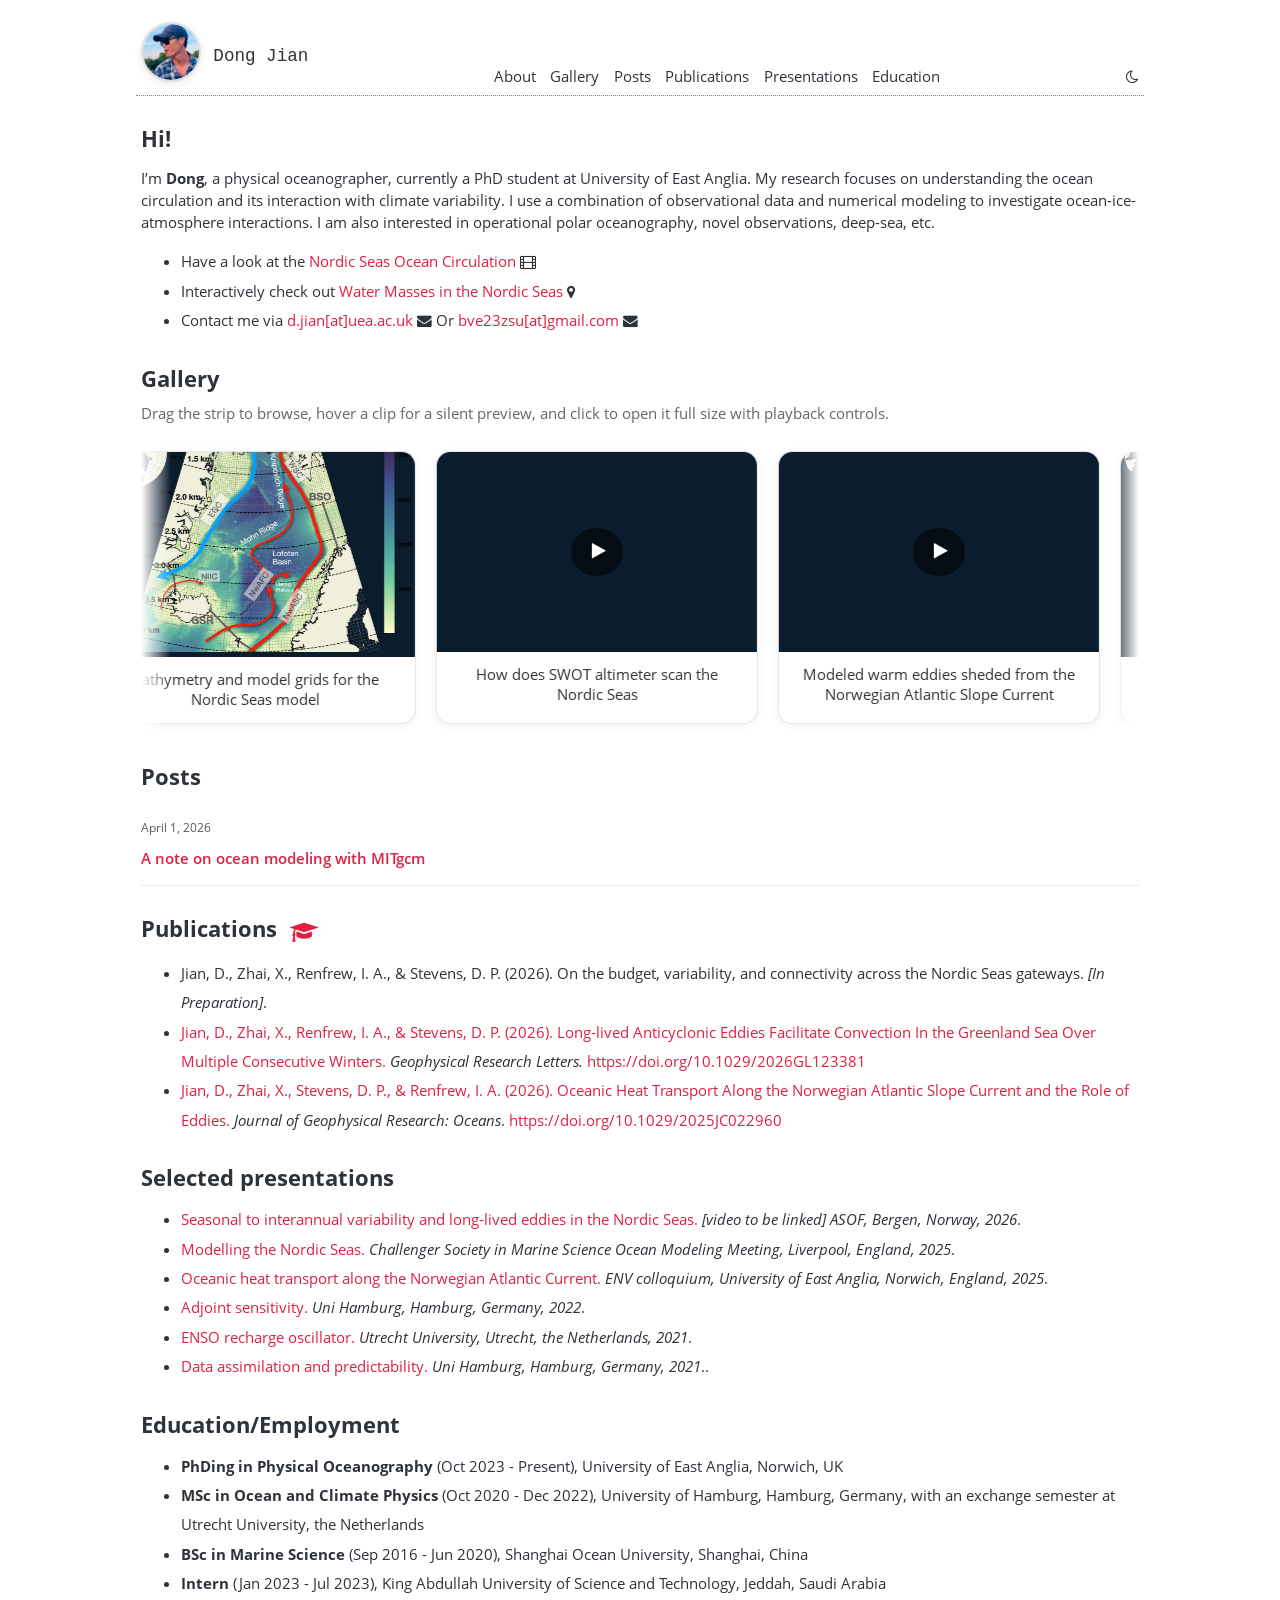
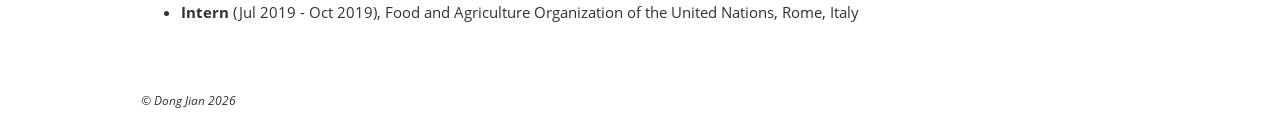
==== index.html @ 405e76c5 "Publish website updates" ====
<!DOCTYPE html>
<html lang="en">
  <head>
    <title>Dong Jian</title>
    <meta charset="utf-8" />
    <meta http-equiv="X-UA-Compatible" content="IE=edge" />
    <meta name="viewport" content="width=device-width, initial-scale=1, maximum-scale=1" />
    <meta name="description" content="" />

    <link href="theme/css/fonts.css" rel="stylesheet" />
    <link href="theme/css/maxwell.css?v=2026-02-01" rel="stylesheet" />
    <link href="theme/css/font-awesome.css" rel="stylesheet" />

    <!-- Custom styles can go here -->
    <style>
      .section-link-icon {
        display: inline-block;
        margin-left: 0.4rem;
        color: #4285f4;
        text-decoration: none;
        vertical-align: middle;
      }

      .section-link-icon:hover,
      .section-link-icon:focus {
        color: #1a73e8;
      }

      .site-brand {
        display: flex;
        align-items: center;
      }

      .site-home-link {
        display: inline-flex;
        align-items: center;
        gap: 0.75rem;
        color: inherit;
        text-decoration: none;
      }

      .site-headshot {
        width: 56px;
        height: 56px;
        object-fit: cover;
        border-radius: 50%;
        border: 2px solid rgba(0, 0, 0, 0.12);
        box-shadow: 0 2px 8px rgba(0, 0, 0, 0.08);
        flex-shrink: 0;
        cursor: zoom-in;
        transition: transform 0.2s ease, box-shadow 0.2s ease;
      }

      .site-headshot:hover,
      .site-headshot:focus {
        transform: scale(1.04);
        box-shadow: 0 4px 12px rgba(0, 0, 0, 0.14);
      }

      .headshot-modal {
        position: fixed;
        inset: 0;
        background: rgba(0, 0, 0, 0.78);
        display: flex;
        align-items: center;
        justify-content: center;
        padding: 1rem;
        z-index: 1000;
        opacity: 0;
        visibility: hidden;
        transition: opacity 0.2s ease, visibility 0.2s ease;
      }

      .headshot-modal.is-open {
        opacity: 1;
        visibility: visible;
      }

      .headshot-modal img {
        max-width: min(92vw, 480px);
        max-height: min(92vh, 640px);
        width: auto;
        height: auto;
        border-radius: 1rem;
        box-shadow: 0 12px 40px rgba(0, 0, 0, 0.35);
        transform: scale(0.94);
        transition: transform 0.2s ease;
      }

      .headshot-modal.is-open img {
        transform: scale(1);
      }

      .headshot-modal-close {
        position: absolute;
        top: 1rem;
        right: 1rem;
        color: #fff;
        font-size: 1.75rem;
        cursor: pointer;
        line-height: 1;
      }

      .section-nav {
        display: flex;
        flex-wrap: wrap;
        gap: 0.65rem 0.9rem;
        align-items: center;
        margin-left: auto;
        font-size: 0.95rem;
      }

      .section-nav a {
        color: #1a73e8;
        text-decoration: none;
      }

      .section-nav a:hover,
      .section-nav a:focus {
        text-decoration: underline;
      }

      .gallery-note {
        margin-top: 0.5rem;
        font-size: 0.95rem;
        color: #666;
      }

      body.dark-theme .gallery-note {
        color: #aaa;
      }

      .gallery-viewport {
        overflow: hidden;
        margin-top: 1.25rem;
        cursor: grab;
        touch-action: pan-y;
        -webkit-mask-image: linear-gradient(to right, transparent, #000 3%, #000 97%, transparent);
        mask-image: linear-gradient(to right, transparent, #000 3%, #000 97%, transparent);
      }

      .gallery-viewport.is-dragging {
        cursor: grabbing;
      }

      .gallery-strip {
        display: flex;
        gap: 1.25rem;
        width: max-content;
        padding: 0.35rem 0 0.6rem;
        will-change: transform;
      }

      .gallery-card {
        margin: 0;
        width: min(320px, 76vw);
        flex-shrink: 0;
        border-radius: 0.9rem;
        overflow: hidden;
        background: #fff;
        border: 1px solid rgba(0, 0, 0, 0.1);
        box-shadow: 0 2px 10px rgba(0, 0, 0, 0.06);
        cursor: zoom-in;
        transition: transform 0.2s ease, box-shadow 0.2s ease;
      }

      .gallery-card:hover,
      .gallery-card:focus-within {
        transform: translateY(-3px);
        box-shadow: 0 10px 24px rgba(0, 0, 0, 0.14);
      }

      body.dark-theme .gallery-card {
        background: #1e1e1e;
        border-color: rgba(255, 255, 255, 0.12);
        box-shadow: 0 2px 10px rgba(0, 0, 0, 0.4);
      }

      .gallery-thumb {
        position: relative;
        aspect-ratio: 16 / 10;
        background: #0b1c2c;
      }

      .gallery-thumb video {
        display: block;
        width: 100%;
        height: 100%;
        object-fit: cover;
      }

      .gallery-play {
        position: absolute;
        inset: 0;
        display: flex;
        align-items: center;
        justify-content: center;
        pointer-events: none;
      }

      .gallery-play span {
        display: flex;
        align-items: center;
        justify-content: center;
        width: 3rem;
        height: 3rem;
        border-radius: 50%;
        background: rgba(0, 0, 0, 0.55);
        color: #fff;
        font-size: 1.1rem;
        padding-left: 0.25rem;
        transition: opacity 0.2s ease, transform 0.2s ease;
      }

      .gallery-card:hover .gallery-play span {
        opacity: 0;
        transform: scale(1.15);
      }

      .gallery-card figcaption {
        padding: 0.75rem 0.9rem 0.85rem;
        font-size: 0.92rem;
        line-height: 1.4;
        color: #333;
      }

      body.dark-theme .gallery-card figcaption {
        color: #ddd;
      }

      .gallery-modal {
        position: fixed;
        inset: 0;
        background: rgba(0, 0, 0, 0.88);
        display: flex;
        flex-direction: column;
        align-items: center;
        justify-content: center;
        gap: 0.9rem;
        padding: 1rem;
        z-index: 1000;
        opacity: 0;
        visibility: hidden;
        transition: opacity 0.2s ease, visibility 0.2s ease;
      }

      .gallery-modal.is-open {
        opacity: 1;
        visibility: visible;
      }

      .gallery-modal video {
        max-width: min(94vw, 1080px);
        max-height: min(80vh, 720px);
        width: auto;
        height: auto;
        border-radius: 0.75rem;
        box-shadow: 0 16px 48px rgba(0, 0, 0, 0.3);
      }

      .gallery-modal-caption {
        color: #eee;
        font-size: 0.95rem;
        text-align: center;
        max-width: min(90vw, 900px);
        line-height: 1.4;
      }

      .gallery-modal-counter {
        color: #999;
        font-size: 0.85rem;
      }

      .gallery-modal-close {
        position: absolute;
        top: 1rem;
        right: 1.25rem;
        color: #fff;
        font-size: 2rem;
        line-height: 1;
        cursor: pointer;
        background: none;
        border: none;
        padding: 0.25rem;
      }

      .gallery-modal-nav {
        position: absolute;
        top: 50%;
        transform: translateY(-50%);
        background: rgba(255, 255, 255, 0.12);
        border: none;
        color: #fff;
        width: 2.75rem;
        height: 2.75rem;
        border-radius: 50%;
        font-size: 1.4rem;
        cursor: pointer;
        transition: background 0.15s ease;
      }

      .gallery-modal-nav:hover,
      .gallery-modal-nav:focus {
        background: rgba(255, 255, 255, 0.28);
      }

      .gallery-modal-nav.prev {
        left: 1rem;
      }

      .gallery-modal-nav.next {
        right: 1rem;
      }

      @media (max-width: 600px) {
        .gallery-modal-nav.prev {
          left: 0.4rem;
        }

        .gallery-modal-nav.next {
          right: 0.4rem;
        }
      }

      @media (max-width: 600px) {
        header#banner {
          align-items: center;
          gap: 0.75rem;
        }

        .site-home-link {
          gap: 0.6rem;
        }

        .site-headshot {
          width: 44px;
          height: 44px;
        }

        .site-title {
          margin: 0;
          font-size: 1rem;
        }
      }
    </style>

    <script src="theme/js/toggle-dark.js" language="javascript"></script>
  </head>

  <body id="top" class="home">
    <header id="banner" class="body">
      <div class="site-brand">
        <a href="./" class="site-home-link">
          <img src="asset/headshot.JPG" alt="Portrait of Dong Jian" class="site-headshot" id="site-headshot" />
          <span class="site-title">Dong Jian</span>
        </a>
      </div>
      <div class="section-nav" aria-label="Page sections">
        <a href="#about">About</a>
        <a href="#gallery">Gallery</a>
        <a href="#posts">Posts</a>
        <a href="#publications">Publications</a>
        <a href="#presentations">Presentations</a>
        <a href="#education-employment">Education</a>
      </div>
      <a class="btn-toggle fa" alt="Toggle theme"></a>
    </header>

    <div class="headshot-modal" id="headshot-modal" role="dialog" aria-modal="true" aria-label="Enlarged portrait">
      <span class="headshot-modal-close" id="headshot-modal-close" aria-label="Close preview">&times;</span>
      <img src="asset/headshot.JPG" alt="Enlarged portrait of Dong Jian" />
    </div>

    <section id="about">
      <h2>Hi!</h2>
      <p>
        I’m <strong>Dong</strong>, a physical oceanographer, currently a PhD student at University of East Anglia. My research focuses on understanding the ocean circulation and its interaction with climate variability. I use a combination of observational data and numerical modeling to investigate ocean-ice-atmosphere interactions. I am also interested in operational polar oceanography, novel observations, deep-sea, etc.
      </p>

      <ul>
        <!-- <li>
          <a href="https://github.com/" target="_blank" rel="noreferrer">GitHub</a>
          <span class="fa fa-github"></span>
        </li> -->
        <li> Have a look at the 
          <a href="https://nordicseas.github.io/" target="_blank" rel="noreferrer"> Nordic Seas Ocean Circulation</a>
          <span class="fa fa-film"></span>
        </li>

        <li> Interactively check out 
          <a href="https://nordicseas3d.github.io/" target="_blank" rel="noreferrer"> Water Masses in the Nordic Seas</a>
          <span class="fa fa-map-marker"></span>
        </li>

        <!-- <li> The social media I tend to post on is  
          <a href="https://www.linkedin.com/in/dong-jian/" target="_blank" rel="noreferrer">LinkedIn</a>
          <span class="fa fa-linkedin"></span>
        </li> -->

        <li>
          Contact me via 
          <a href="mailto:d.jian@uea.ac.uk">d.jian[at]uea.ac.uk</a> <span class="fa fa-envelope"></span> Or <a href="mailto:bve23zsu@gmail.com">bve23zsu[at]gmail.com</a> <span class="fa fa-envelope"></span>
        </li>


        <!-- <li>
          <a href="mailto:you@example.com">you@example.com</a> <span class="fa fa-envelope"></span>
        </li> -->
      </ul>
    </section>

    <section id="gallery">
      <h2>Gallery</h2>
      <p class="gallery-note">Drag the strip to browse, hover a clip for a silent preview, and click to open it full size with playback controls.</p>
      <div class="gallery-viewport" id="gallery-viewport">
        <div class="gallery-strip" id="gallery-strip"></div>
      </div>
    </section>

    <div class="gallery-modal" id="gallery-modal" role="dialog" aria-modal="true" aria-label="Zoomed media view">
      <button class="gallery-modal-close" id="gallery-modal-close" type="button" aria-label="Close viewer">&times;</button>
      <button class="gallery-modal-nav prev" id="gallery-modal-prev" type="button" aria-label="Previous clip">&#8249;</button>
      <video id="gallery-modal-video" controls playsinline></video>
      <img id="gallery-modal-image" alt="" style="display: none; max-width: min(94vw, 1080px); max-height: min(80vh, 720px); border-radius: 0.75rem;" />
      <div class="gallery-modal-caption" id="gallery-modal-caption"></div>
      <div class="gallery-modal-counter" id="gallery-modal-counter"></div>
      <button class="gallery-modal-nav next" id="gallery-modal-next" type="button" aria-label="Next clip">&#8250;</button>
    </div>

    <section id="posts">
      <h2>Posts</h2>
      <ul class="post-list">
        <li class="post-item">
          <div class="post-meta">April 1, 2026</div>
          <a class="post-title" href="posts/on_mitgcm.html">A note on ocean modeling with MITgcm</a>
          <!-- <div class="post-excerpt">A reflection on building a numerical ocean model with MITgcm, from the first coarse global runs to more realistic regional setups.</div> -->
        </li>
        <!-- Add more posts by creating a new file in /posts and adding a new <li> here. -->
      </ul>
    </section>

    <section id="publications">
      <h2>
        Publications
        <a
          class="section-link-icon"
          href="https://scholar.google.com/citations?user=pp2x17cAAAAJ&hl=en&oi=ao"
          target="_blank"
          rel="noreferrer"
          aria-label="Google Scholar profile"
          title="Google Scholar profile"
        >
          <span class="fa fa-graduation-cap" aria-hidden="true"></span>
        </a>
      </h2>


      <ul>

        <li>
          Jian, D., Zhai, X., Renfrew, I. A., & Stevens, D. P. (2026). On the budget, variability, and connectivity across the Nordic Seas gateways. <em>[In Preparation]</em>.
          <!-- <a href="">DOI</a> -->
        </li>

        <li>
          <a href="https://agupubs.onlinelibrary.wiley.com/doi/10.1029/2026GL123381" rel="nofollow">Jian, D., Zhai, X., Renfrew, I. A., & Stevens, D. P. (2026). Long-lived Anticyclonic Eddies Facilitate Convection In the Greenland Sea Over Multiple Consecutive Winters.</a> <em>Geophysical Research Letters.</em>
          <a href="https://doi.org/10.1029/2026GL123381">https://doi.org/10.1029/2026GL123381</a>
        </li>



        <li>
          <a href="https://agupubs.onlinelibrary.wiley.com/doi/10.1029/2025JC022960" rel="nofollow">Jian, D., Zhai, X., Stevens, D. P., & Renfrew, I. A. (2026). Oceanic Heat Transport Along the Norwegian Atlantic
          Slope Current and the Role of Eddies.</a> <em>Journal of Geophysical Research: Oceans</em>.
          <a href="https://doi.org/10.1029/2025JC022960">https://doi.org/10.1029/2025JC022960</a>
        </li>


      </ul>
    </section>









    <section id="presentations">
      <h2>Selected presentations</h2>
      <ul>
        <li>
          <a href="/asset/pres/Jian_Dong_ASOF_2026.pdf" rel="nofollow">Seasonal to interannual variability and long-lived eddies in the Nordic Seas.</a> 
          <em>[video to be linked] ASOF, Bergen, Norway, 2026</em>.
        </li>

        <li>
          <a href="/asset/pres/DongJian_ModellingNordicSeas.pdf" rel="nofollow">Modelling the Nordic Seas.</a> 
          <em>Challenger Society in Marine Science Ocean Modeling Meeting, Liverpool, England, 2025</em>.
        </li>

        <li>
          <a href="/asset/pres/Jian_ENV_Colloquium.pdf" rel="nofollow">Oceanic heat transport along the Norwegian Atlantic Current.</a> 
          <em>ENV colloquium, University of East Anglia, Norwich, England, 2025</em>.
        </li>
        <li>
          <a href="/asset/pres/Dong_Adjoint_Sensitivity.pdf" rel="nofollow">Adjoint sensitivity.</a> 
          <em>Uni Hamburg, Hamburg, Germany, 2022</em>.
        </li> 
        <li>
          <a href="/asset/pres/Dong_ENSO_Recharge_Oscillator.pdf" rel="nofollow">ENSO recharge oscillator.</a> 
          <em>Utrecht University, Utrecht, the Netherlands, 2021</em>.
        </li>
        <li>
          <a href="/asset/pres/Dong_Data_Assimilation.pdf" rel="nofollow">Data assimilation and predictability.</a> 
          <em>Uni Hamburg, Hamburg, Germany, 2021</em>..
        </li>

      </ul>
    </section>

    <section id="education-employment">
      <h2>Education/Employment</h2>
      <ul>
        <li>
          <strong>PhDing in Physical Oceanography</strong> (Oct 2023 - Present), University of East Anglia, Norwich, UK
        </li>
        <li>
          <strong>MSc in Ocean and Climate Physics</strong> (Oct 2020 - Dec 2022), University of Hamburg, Hamburg, Germany, with an exchange semester at Utrecht University, the Netherlands
        </li>
        <li>
          <strong>BSc in Marine Science</strong> (Sep 2016 - Jun 2020), Shanghai Ocean University, Shanghai, China
        </li>
        <li>
          <strong>Intern</strong> (Jan 2023 - Jul 2023), King Abdullah University of Science and Technology, Jeddah, Saudi Arabia
        </li>
        <li>
          <strong>Intern</strong> (Jul 2019 - Oct 2019), Food and Agriculture Organization of the United Nations, Rome, Italy
        </li>
      </ul>
    </section>

      <footer id="contentinfo" class="body">
        <address id="about" class="vcard body">
          &copy; Dong Jian <span id="year"></span>
        </address>
      </footer>

    <script>
      document.getElementById("year").textContent = new Date().getFullYear();

      const headshot = document.getElementById("site-headshot");
      const modal = document.getElementById("headshot-modal");
      const closeButton = document.getElementById("headshot-modal-close");

      if (headshot && modal && closeButton) {
        const openModal = () => modal.classList.add("is-open");
        const closeModal = () => modal.classList.remove("is-open");

        headshot.addEventListener("click", function (event) {
          event.preventDefault();
          openModal();
        });

        closeButton.addEventListener("click", closeModal);
        modal.addEventListener("click", function (event) {
          if (event.target === modal) {
            closeModal();
          }
        });

        document.addEventListener("keydown", function (event) {
          if (event.key === "Escape") {
            closeModal();
          }
        });
      }

      // Gallery items are discovered at load time: locally from the dev
      // server's directory listing, on GitHub Pages from the repo contents
      // API. Drop a media file into asset/gallery/ and it shows up here;
      // the caption is the filename without its extension.
      const galleryFallbackFiles = [
        "How does SWOT altimeter scan the Nordic Seas .mp4",
        "Modeled long-lived vortex in the Greeland Sea.mp4",
        "Modeled warm eddies sheded from the Norwegian Atlantic Slope Current.mp4",
        "Modelled surface circulation in the Nordic Seas.mp4"
      ];

      // Filename typos that shouldn't appear in captions.
      const galleryTitleOverrides = {
        "Modeled long-lived vortex in the Greeland Sea.mp4":
          "Modeled long-lived vortex in the Greenland Sea"
      };

      const galleryMediaPattern = /\.(mp4|webm|mov|m4v|jpe?g|png|gif|webp)$/i;
      const galleryVideoPattern = /\.(mp4|webm|mov|m4v)$/i;

      const discoverGalleryFiles = async () => {
        try {
          const res = await fetch("asset/gallery/");
          if (res.ok && (res.headers.get("content-type") || "").includes("text/html")) {
            const doc = new DOMParser().parseFromString(await res.text(), "text/html");
            const files = Array.from(doc.querySelectorAll("a"))
              .map((a) => decodeURIComponent(a.getAttribute("href") || "").split("/").pop())
              .filter((name) => galleryMediaPattern.test(name));
            if (files.length) {
              return files;
            }
          }
        } catch (error) {
          /* not served locally with directory listings */
        }

        try {
          const res = await fetch(
            "https://api.github.com/repos/bve23zsu/bve23zsu.github.io/contents/asset/gallery"
          );
          if (res.ok) {
            const files = (await res.json())
              .map((entry) => entry.name)
              .filter((name) => galleryMediaPattern.test(name));
            if (files.length) {
              return files;
            }
          }
        } catch (error) {
          /* offline or rate limited */
        }

        return galleryFallbackFiles;
      };

      const galleryViewport = document.getElementById("gallery-viewport");
      const galleryStrip = document.getElementById("gallery-strip");
      const galleryModal = document.getElementById("gallery-modal");
      const galleryModalVideo = document.getElementById("gallery-modal-video");
      const galleryModalImage = document.getElementById("gallery-modal-image");
      const galleryModalCaption = document.getElementById("gallery-modal-caption");
      const galleryModalCounter = document.getElementById("gallery-modal-counter");
      const galleryModalClose = document.getElementById("gallery-modal-close");
      const galleryModalPrev = document.getElementById("gallery-modal-prev");
      const galleryModalNext = document.getElementById("gallery-modal-next");

      if (galleryViewport && galleryStrip && galleryModal) {
        const DRIFT_SPEED = 28; // px per second
        let galleryItems = [];
        let currentIndex = 0;
        let loopWidth = 0;
        let offset = 0;
        let hovering = false;
        let dragging = false;
        let dragMoved = false;
        let modalOpen = false;

        const mediaSrc = (item) => `asset/gallery/${encodeURI(item.file)}`;

        const titleFor = (file) =>
          galleryTitleOverrides[file] || file.replace(/\.[^.]+$/, "").trim();

        const openModal = (index) => {
          currentIndex = (index + galleryItems.length) % galleryItems.length;
          const item = galleryItems[currentIndex];
          if (item.isVideo) {
            galleryModalImage.style.display = "none";
            galleryModalVideo.style.display = "";
            galleryModalVideo.src = mediaSrc(item);
            galleryModalVideo.load();
            galleryModalVideo.play().catch(() => {});
          } else {
            galleryModalVideo.pause();
            galleryModalVideo.style.display = "none";
            galleryModalImage.style.display = "";
            galleryModalImage.src = mediaSrc(item);
            galleryModalImage.alt = item.title;
          }
          galleryModalCaption.textContent = item.title;
          galleryModalCounter.textContent = `${currentIndex + 1} / ${galleryItems.length}`;
          galleryModal.classList.add("is-open");
          modalOpen = true;
        };

        const closeModal = () => {
          galleryModal.classList.remove("is-open");
          galleryModalVideo.pause();
          modalOpen = false;
        };

        const buildCard = (item, index) => {
          const figure = document.createElement("figure");
          figure.className = "gallery-card";
          figure.tabIndex = 0;
          figure.setAttribute("role", "button");
          figure.setAttribute("aria-label", `Open ${item.title}`);

          const thumb = document.createElement("div");
          thumb.className = "gallery-thumb";
          if (item.isVideo) {
            const preview = document.createElement("video");
            preview.src = `${mediaSrc(item)}#t=0.1`;
            preview.muted = true;
            preview.loop = true;
            preview.playsInline = true;
            preview.preload = "metadata";
            thumb.appendChild(preview);

            const play = document.createElement("div");
            play.className = "gallery-play";
            play.innerHTML = '<span class="fa fa-play"></span>';
            thumb.appendChild(play);

            figure.addEventListener("mouseenter", () => preview.play().catch(() => {}));
            figure.addEventListener("mouseleave", () => preview.pause());
          } else {
            const img = document.createElement("img");
            img.src = mediaSrc(item);
            img.alt = item.title;
            img.loading = "lazy";
            img.style.width = "100%";
            img.style.height = "100%";
            img.style.objectFit = "cover";
            thumb.appendChild(img);
          }
          figure.appendChild(thumb);

          const caption = document.createElement("figcaption");
          caption.textContent = item.title;
          figure.appendChild(caption);

          figure.addEventListener("click", () => {
            if (!dragMoved) {
              openModal(index);
            }
          });
          figure.addEventListener("keydown", (event) => {
            if (event.key === "Enter" || event.key === " ") {
              event.preventDefault();
              openModal(index);
            }
          });

          return figure;
        };

        const applyOffset = () => {
          galleryStrip.style.transform = `translateX(${-offset}px)`;
        };

        const wrapOffset = (value) =>
          loopWidth > 0 ? ((value % loopWidth) + loopWidth) % loopWidth : 0;

        const measureLoop = () => {
          const needsLoop = galleryStrip.dataset.duplicated === "yes";
          loopWidth = needsLoop ? galleryStrip.scrollWidth / 2 : 0;
        };

        const buildStrip = () => {
          galleryStrip.innerHTML = "";
          galleryItems.forEach((item, index) => {
            galleryStrip.appendChild(buildCard(item, index));
          });

          // Duplicate the card set once so the strip can wrap seamlessly,
          // but only when there is enough content to overflow the viewport.
          requestAnimationFrame(() => {
            if (galleryStrip.scrollWidth > galleryViewport.clientWidth) {
              galleryItems.forEach((item, index) => {
                const dup = buildCard(item, index);
                dup.setAttribute("aria-hidden", "true");
                dup.tabIndex = -1;
                galleryStrip.appendChild(dup);
              });
              galleryStrip.dataset.duplicated = "yes";
            } else {
              galleryStrip.dataset.duplicated = "no";
            }
            measureLoop();
          });
        };

        const tick = (now) => {
          if (tick.last != null && loopWidth > 0 && !hovering && !dragging && !modalOpen) {
            offset = wrapOffset(offset + (DRIFT_SPEED * (now - tick.last)) / 1000);
            applyOffset();
          }
          tick.last = now;
          requestAnimationFrame(tick);
        };

        galleryViewport.addEventListener("mouseenter", () => {
          hovering = true;
        });
        galleryViewport.addEventListener("mouseleave", () => {
          hovering = false;
        });

        let pressed = false;
        let dragStartX = 0;
        let dragStartOffset = 0;

        galleryViewport.addEventListener("pointerdown", (event) => {
          if (loopWidth === 0) {
            return;
          }
          pressed = true;
          dragMoved = false;
          dragStartX = event.clientX;
          dragStartOffset = offset;
        });

        galleryViewport.addEventListener("pointermove", (event) => {
          if (!pressed) {
            return;
          }
          const delta = event.clientX - dragStartX;
          // Capturing the pointer redirects the eventual click event to the
          // viewport, which would swallow card clicks — so only capture once
          // the gesture is clearly a drag.
          if (!dragging && Math.abs(delta) > 6) {
            dragging = true;
            dragMoved = true;
            dragStartX = event.clientX;
            dragStartOffset = offset;
            galleryViewport.classList.add("is-dragging");
            galleryViewport.setPointerCapture(event.pointerId);
          }
          if (dragging) {
            offset = wrapOffset(dragStartOffset - (event.clientX - dragStartX));
            applyOffset();
          }
        });

        const endDrag = () => {
          pressed = false;
          dragging = false;
          galleryViewport.classList.remove("is-dragging");
          // Let the click event (which fires right after pointerup) see
          // dragMoved before it resets.
          setTimeout(() => {
            dragMoved = false;
          }, 0);
        };

        galleryViewport.addEventListener("pointerup", endDrag);
        galleryViewport.addEventListener("pointercancel", endDrag);

        window.addEventListener("resize", measureLoop);

        galleryModalClose.addEventListener("click", closeModal);
        galleryModalPrev.addEventListener("click", () => openModal(currentIndex - 1));
        galleryModalNext.addEventListener("click", () => openModal(currentIndex + 1));

        galleryModal.addEventListener("click", function (event) {
          if (event.target === galleryModal) {
            closeModal();
          }
        });

        document.addEventListener("keydown", function (event) {
          if (!modalOpen) {
            return;
          }
          if (event.key === "Escape") {
            closeModal();
          } else if (event.key === "ArrowLeft") {
            openModal(currentIndex - 1);
          } else if (event.key === "ArrowRight") {
            openModal(currentIndex + 1);
          }
        });

        discoverGalleryFiles().then((files) => {
          galleryItems = files.map((file) => ({
            file: file,
            title: titleFor(file),
            isVideo: galleryVideoPattern.test(file)
          }));
          buildStrip();
          requestAnimationFrame(tick);
        });
      }
    </script>
  </body>
</html>
---- theme/css/fonts.css ----
@font-face {
  font-family: 'Open Sans';
  font-style: italic;
  font-weight: 300;
  src: local("Open Sans Light Italic"), 
    local("OpenSansLight-Italic"), 
    url("[data-uri]") format("woff"), 
    url("../fonts/opensans-1771169127bd9e07adbb7c767f2804f20ab73745.woff2") format("woff2"), 
    url("../fonts/opensans-bae60a4ef6c2573e304d448d4478294c0ba7778f.woff2") format("woff2"), 
    url("../fonts/opensans-3cd7287c1f241c0bd6df553af45ef1459dea2a29.woff2") format("woff2"), 
    url("../fonts/opensans-38448be4db4d82e2ccf22e2527f6e7831b053b30.woff2") format("woff2"), 
    url("../fonts/opensans-d2f58eb442c4d4f47f2bf2950560a1e56ef02b76.woff2") format("woff2"), 
    url("../fonts/opensans-9ee51d47218830874fc05f4a0c1970392608ede0.woff2") format("woff2"), 
    url("../fonts/opensans-5d71d1757bb745b55a9eb47f628062753cb5b58c.woff2") format("woff2"), 
    url("../fonts/opensans-e3fd16403f24a08113a25694375f81f33c5a258c.woff2") format("woff2"), 
    url("../fonts/opensans-ee96f92c030d0e35d631a16c507a7a269e9594b5.ttf") format("truetype");
}

@font-face {
  font-family: 'Open Sans';
  font-style: italic;
  font-weight: 400;
  src: local("Open Sans Italic"), 
    local("OpenSans-Italic"), 
    url("[data-uri]") format("woff"), 
    url("../fonts/opensans-082d935809ff8624c407f5ebfa9f707031f6871d.woff2") format("woff2"), 
    url("../fonts/opensans-cc9bc768c595f045f6a31340c763c5e494e0ee0e.woff2") format("woff2"), 
    url("../fonts/opensans-5d011e60828f77f264c3305324cd6179e74d59ab.woff2") format("woff2"), 
    url("../fonts/opensans-58f09077c668b82398e90f3104c01a9bdf3b3b40.woff2") format("woff2"), 
    url("../fonts/opensans-0843ae9e7843eae6a72c5b8f28d4dd6e5106f516.woff2") format("woff2"), 
    url("../fonts/opensans-6058911ac41968c2164c6a3ba59cc884939c2511.woff2") format("woff2"), 
    url("../fonts/opensans-57690d9bdac0b609a7a309afa66d228213b7967a.woff2") format("woff2"), 
    url("../fonts/opensans-101147f1175d6b5ffc2f79f8a3f64a0d7f94e418.woff2") format("woff2"), 
    url("../fonts/opensans-cb44fe2b2923f938486e2c5f7f0fa7a00bbd24d2.ttf") format("truetype");
}

@font-face {
  font-family: 'Open Sans';
  font-style: italic;
  font-weight: 600;
  src: local("Open Sans Semibold Italic"), 
    local("OpenSans-SemiboldItalic"), 
    url("[data-uri]") format("woff"), 
    url("../fonts/opensans-6aa866c008a8bb532458b049ab255945e286940a.woff2") format("woff2"), 
    url("../fonts/opensans-cc5e3ec30d0402200e3c1905a44ea5d37d543368.woff2") format("woff2"), 
    url("../fonts/opensans-6430a52dab446fc805d3f5b1221bf9a38e154d3b.woff2") format("woff2"), 
    url("../fonts/opensans-231fcd661359bf887f4f24566723a0d640c015ad.woff2") format("woff2"), 
    url("../fonts/opensans-c2a6cdc1dc4d57eef444571f285fd73ad164fdb1.woff2") format("woff2"), 
    url("../fonts/opensans-aeac2c6d52f83f11761dad079a4b4ce67b1985ed.woff2") format("woff2"), 
    url("../fonts/opensans-8ed28b622974c995298647854f054668863021d1.woff2") format("woff2"), 
    url("../fonts/opensans-b606fc8cefcb8c9b9e11cd25c3d04864893a5651.woff2") format("woff2"), 
    url("../fonts/opensans-257209387d9006aad15c25e62a999102d74e2d34.ttf") format("truetype");
}

@font-face {
  font-family: 'Open Sans';
  font-style: normal;
  font-weight: 300;
  src: local("Open Sans Light"), 
    local("OpenSans-Light"), 
    url("[data-uri]") format("woff"), 
    url("../fonts/opensans-3d488e790bbea9ba0975ddd77ad8378510caee01.woff2") format("woff2"), 
    url("../fonts/opensans-5147015c86d27c3dce7724fc177e7543eda86c0d.woff2") format("woff2"), 
    url("../fonts/opensans-4b163b622b3cfc64eacdb3a24f485d58be1bdbae.woff2") format("woff2"), 
    url("../fonts/opensans-14a380d9ddfdee7aecf38c241c450bfe813d94e5.woff2") format("woff2"), 
    url("../fonts/opensans-f06dff19fbba12718cd431381a1dd1202bd13763.woff2") format("woff2"), 
    url("../fonts/opensans-95618ec1cef0a5becd89ad80bff3d140a358b6ad.woff2") format("woff2"), 
    url("../fonts/opensans-b3601a97e762646a1e17e821ac947646a686f38d.woff2") format("woff2"), 
    url("../fonts/opensans-ebd05b36b3d9ee7ed2cbcee6cdf5796ce05d839c.woff2") format("woff2"), 
    url("../fonts/opensans-e9d0949ee599c94d4f310e35793abe016cb7e86b.ttf") format("truetype");
}

@font-face {
  font-family: 'Open Sans';
  font-style: normal;
  font-weight: 400;
  /* IE6-8 compat */
  src: url("../fonts/opensans-829b0eefbb7ba0be775b7d741d0c41978a20a481.eot");
  src: local("Open Sans"), 
    local("OpenSans"), 
    url("[data-uri]") format("woff"), 
    url("../fonts/opensans-42286008c766c2fa87d1b3dfa90d8d9f273e580a.woff2") format("woff2"), 
    url("../fonts/opensans-3a9baf0916be2f57d8dc0edb6ac1d62584613628.woff2") format("woff2"), 
    url("../fonts/opensans-9ead99d8fbb79a1f78c2ed07bc1f1aee1e4866ba.woff2") format("woff2"), 
    url("../fonts/opensans-797e92ab741300e5bd43f45ae934f2b2a7b137e6.woff2") format("woff2"), 
    url("../fonts/opensans-ec2590bc030c185025fbc09afe2f268af6e38985.woff2") format("woff2"), 
    url("../fonts/opensans-ccbe7ac33491ce00e73dd57ddfee63f24121bf4b.woff2") format("woff2"), 
    url("../fonts/opensans-e839476c7410d2f694c65d3944604ad28914ca2f.woff2") format("woff2"), 
    url("../fonts/opensans-e78854b43389426899362d164d53fbf48274b93a.woff2") format("woff2"), 
    url("../fonts/opensans-d4d19ed3a763ce10e050662542bc0318bb620096.svg#OpenSans") format("svg"), 
    url("../fonts/opensans-829b0eefbb7ba0be775b7d741d0c41978a20a481.eot") format("embedded-opentype"), 
    url("../fonts/opensans-618b78a8f6ffe7e1998eab67268859e2ab54be8e.ttf") format("truetype");
}

@font-face {
  font-family: 'Open Sans';
  font-style: normal;
  font-weight: 600;
  src: local("Open Sans Semibold"), 
    local("OpenSans-Semibold"), 
    url("[data-uri]") format("woff"), 
    url("../fonts/opensans-d0eeac030704f91d16e2201d107d7ee8a2c1dd2a.woff2") format("woff2"), 
    url("../fonts/opensans-510e65d731654fda529690b06e382db085b612e3.woff2") format("woff2"), 
    url("../fonts/opensans-6cd331cfa6a58dd852a22e42276a2dd2e1445ae6.woff2") format("woff2"), 
    url("../fonts/opensans-808769b38614943b5116b559ac7528386b7cb020.woff2") format("woff2"), 
    url("../fonts/opensans-85e3ce3d35d4e067d1f533d1aab7a8e0ee51a963.woff2") format("woff2"), 
    url("../fonts/opensans-0780068aad6429b678dbfc89a831016b16efa340.woff2") format("woff2"), 
    url("../fonts/opensans-92d2e645589fad0f22b789b050928dea5db6bc3b.woff2") format("woff2"), 
    url("../fonts/opensans-02a7f5c491cda3d79832291d9f0903a1086ad308.woff2") format("woff2"), 
    url("../fonts/opensans-af9bb31cbe924f6f4742cda969cfa46ee92bdb8a.ttf") format("truetype");
}

@font-face {
  font-family: 'Open Sans';
  font-style: normal;
  font-weight: 700;
  src: local("Open Sans Bold"), 
    local("OpenSans-Bold"), 
    url("[data-uri]") format("woff"), 
    url("../fonts/opensans-256fc89d0e1b746440955b22d1792532cd9c8b28.woff2") format("woff2"), 
    url("../fonts/opensans-95486a9c61867ecd4b703703ff4343306c16e03b.woff2") format("woff2"), 
    url("../fonts/opensans-ce6f0578fc94b8e05a1eaf537c2587e938f2a158.woff2") format("woff2"), 
    url("../fonts/opensans-6c118f4639d3ee03a0c1cce2a6047ccb5e4b6dac.woff2") format("woff2"), 
    url("../fonts/opensans-a590b0edc76d8942dd06ba85279414d91af85f43.woff2") format("woff2"), 
    url("../fonts/opensans-a824a9f6a32d64bcd79534ad310703b5ff94d24e.woff2") format("woff2"), 
    url("../fonts/opensans-30e035a07a13db060570f5382a749e6150963c7d.woff2") format("woff2"), 
    url("../fonts/opensans-3601b8c8df77687232aa48455f95585cd02a1c20.woff2") format("woff2"), 
    url("../fonts/opensans-3823779db9f51a34658809ce66bdd6ed1145ed8e.ttf") format("truetype");
}
---- theme/css/maxwell.css ----
html {
    min-height: 100%;
    -webkit-text-size-adjust: 100%;
    -moz-text-size-adjust: 100%;
    -ms-text-size-adjust: 100%;
}

body {
    font-family: "Open Sans";
    line-height: 1.5;
    font-size: 11pt;
    margin: 0 auto;
    max-width: 68em;
    padding: 0 1.0em;
    position: relative;
    -webkit-font-smoothing: antialiased;
    text-rendering: optimizeLegibility;
}

body {
    color: #2e3239;
    background: #fff;
}

body.dark-theme {
    color: #ddd;
    background: #222;
}

section {
    margin-top: 2em;
}

.post-list {
    list-style: none;
    padding-left: 0;
}

.post-item {
    padding: 0.8em 0;
    border-bottom: 1px solid rgba(0, 0, 0, 0.08);
}

body.dark-theme .post-item {
    border-bottom-color: rgba(255, 255, 255, 0.12);
}

.post-meta,
.post-date {
    font-size: 85%;
    opacity: 0.8;
}

.post-title {
    display: inline-block;
    font-weight: 600;
    margin-top: 0.2em;
}

.post-excerpt {
    margin-top: 0.25em;
}

h1, h2, h3, h4, h5, h6 {
    margin: 1em 0 0.5em 0;
    line-height: 1.2;
}

a:link {
    color: #df2043;
    text-decoration: none;
    transition: opacity .25s ease-in-out;
    -moz-transition: opacity .25s ease-in-out;
    -webkit-transition: opacity .25s ease-in-out;
    opacity: 1.0;
}

a:visited {
    color: #c91d3d;
    text-decoration: none;
    transition: opacity .25s ease-in-out;
    -moz-transition: opacity .25s ease-in-out;
    -webkit-transition: opacity .25s ease-in-out;
    opacity: 1.0;
}

a:hover, a:active, a:focus {
    color: #c91d3d;
    text-decoration: underline;
    opacity: 0.8;
}

.dark-theme a:link {
    color: #207fdf;
}

.dark-theme a:hover, .dark-theme a:active, .dark-theme a:focus, .dark-theme a:visited {
    color: #1d73c9;
}

h1 a:empty:before, h2 a:empty:before, h3 a:empty:before,
h4 a:empty:before, h5 a:empty:before, h6 a:empty:before {
    content: "#";
}

h1 a:empty, h2 a:empty, h3 a:empty, h4 a:empty, h5 a:empty, h6 a:empty {
    visibility: hidden;
    padding-left: 0.25em;
}

h1:hover a:empty, h2:hover a:empty, h3:hover a:empty,
h4:hover a:empty, h5:hover a:empty, h6:hover a:empty {
    visibility: visible;
}

img {
    max-width: 100%;
}

figure {
    margin: 3em 0;
    text-align: center;
}

figcaption {
    font-size: small;
}

pre, code, samp, kbd {
    font-family: monospace, monospace;
    font-size: 9.5pt;
}

pre, blockquote {
    background: #f8f7fa;
    padding: 0.5em;
    line-height: 1.6;
}

.dark-theme pre, .dark-theme blockquote {
    background: #272822;
}

pre {
    overflow: auto;
}

blockquote {
    border-left: medium solid #ccc;
    margin: 1em 0;
}

blockquote :first-child {
    margin-top: 0;
}

blockquote :last-child {
    margin-bottom: 0;
}

table {
    border-collapse: collapse;
}

th, td {
    border: none;
    padding: 0.3em 0.4em;
    text-align: left;
}

li {
    line-height: 2;
}

dt {
    float: left;
    width: 80px;
    overflow: hidden;
    text-align: right;
    text-overflow: ellipsis;
    white-space: nowrap;
    clear: left;
    text-align: right;
    font-size: 80%;
    line-height: 1.875; /* dd line height / 80% */
}

dd {
    margin-left: 100px;
    margin-bottom: 0.4em;
    line-height: 1.5;
}

hr {
    border: none;
    height: 1px;
    background: #888;
}


/* Articles / rendered Jupyter notebooks */

/* Hide in / out text */
div.jp-InputPrompt {
    display: none;
}

div.jp-OutputPrompt {
    display: none;
}

/* Hide anchor links */
a.anchor-link {
    opacity: .1;
    margin-left: 0.4em;
}

a.anchor-link:hover {
    opacity: .6;
}

.jp-OutputArea-output pre {
    margin-top: -25px;
    margin-bottom: 25px;
    border-left: 2px solid #333;
}

.jp-InputArea pre {
    margin-top: 25px;
    margin-bottom: 25px;
    border: 1px dotted #aaa;
}

.jp-RenderedMarkdown table {
    margin: 20px auto;
}

.jp-RenderedMarkdown td, .jp-RenderedMarkdown th {
    padding: 5px 5px;
}

.entry-content {
    line-height: 1.8;
}

.entry-content h1, .entry-content h2, .entry-content h3, .entry-content h4, .entry-content h5, .entry-content h6 {
    line-height: 1.8;
}

.entry-content > :first-child {
    margin-top: 2em;
}

.entry-content img, .entry-content video {
    border: 0;
    display: block;
    max-width: 80%;
    height: auto;
    margin: 45px auto;
    background: #fff;
}

.entry-content figure {
    max-width: 85%;
    margin: 2em auto;
}

.entry-content figure img, .entry-content figure video {
    margin: 1em 10px;
    display: inline;
    max-width: 100%;
}

.entry-content figure figcaption {
    font-style: italic;
    font-size: 90%;
}

.entry-content pre, .entry-content code, .entry-content samp, .entry-content kbd {
    color: inherit;
}

.toctitle {
    font-size: 120%;
    font-weight: bold;
    margin: 1em 0 0.5em 0;
}

.toc {
    font-size: small;
    display: table;
    width: auto;
}


/* Specific elements */

header#banner {
    display: flex;
    justify-content: space-between;
    flex-wrap: wrap;
    align-items: baseline;
    padding-top: 1.5em;
    padding-bottom: 0.5em;
    border-bottom: 1px dotted #888;
    margin: 0 -5px 0.5em -5px;
}

header#banner > * {
    margin: 0 5px;
}

.site-logo {
    max-height: 20px;
    margin-right: 5px;
}

.site-title {
    margin: 1em 0 0.5em 0;
    line-height: 1.2;
    font-size: 120%;
    font-family: monospace;
}

.site-subtitle {
    font-weight: 600;
    font-size: 120%;
}

header#banner a {
    color: inherit;
    text-decoration: none;
}

nav ul {
    display: flex;
    justify-content: space-evenly;
    list-style-type: none;
}

nav ul li {
    margin: 0 10px;
    font-weight: 600;
}

footer.body {
    padding: 50px 0 20px 0;
    font-size: 85%;
}

img#index-logo {
    margin: 1em;
    max-height: 256px;
    max-width: 30%;
    float: right;
}

.paginator {
    font-style: italic;
    font-size: 90%;
}

.paginator .fa {
    margin: 0 5px;
}

ul#tag-list {
    font-size: 90%;
}

#content header {
    text-align: center;
}

.entry-metadata {
    display: flex;
    justify-content: space-between;
    font-style: italic;
    font-size: 80%;
    margin: 2em 0 0.5em 0;
}

.entry-metadata .fa {
    margin-right: 0.4em;
}

h1.entry-title {
    font-size: 250%;
    margin: 1em 0 0.5em 0;
    word-wrap: break-word; /* Sometimes titles don't fit on mobile screens */
}

h1.entry-title a {
    text-decoration: none !important;
    color: inherit !important;
}

h2.entry-subtitle {
    font-weight: 400;
    margin: 0.5em 0;
}

.header-underline {
    display: inline-block;
    margin-top: 10px;
    margin-bottom: 5px;
    width: 70px;
    border-bottom: 3px solid #888;
}

footer.post-info {
    border-bottom: 2px solid #aaa;
}

footer.postmatter {
    border-top: 2px solid #aaa;
    margin-top: 50px;
    padding-top: 15px;
}

footer.postmatter #download-source {
    width: 100%;
    text-align: right;
    margin-top: 15px;
    font-size: 90%;
}
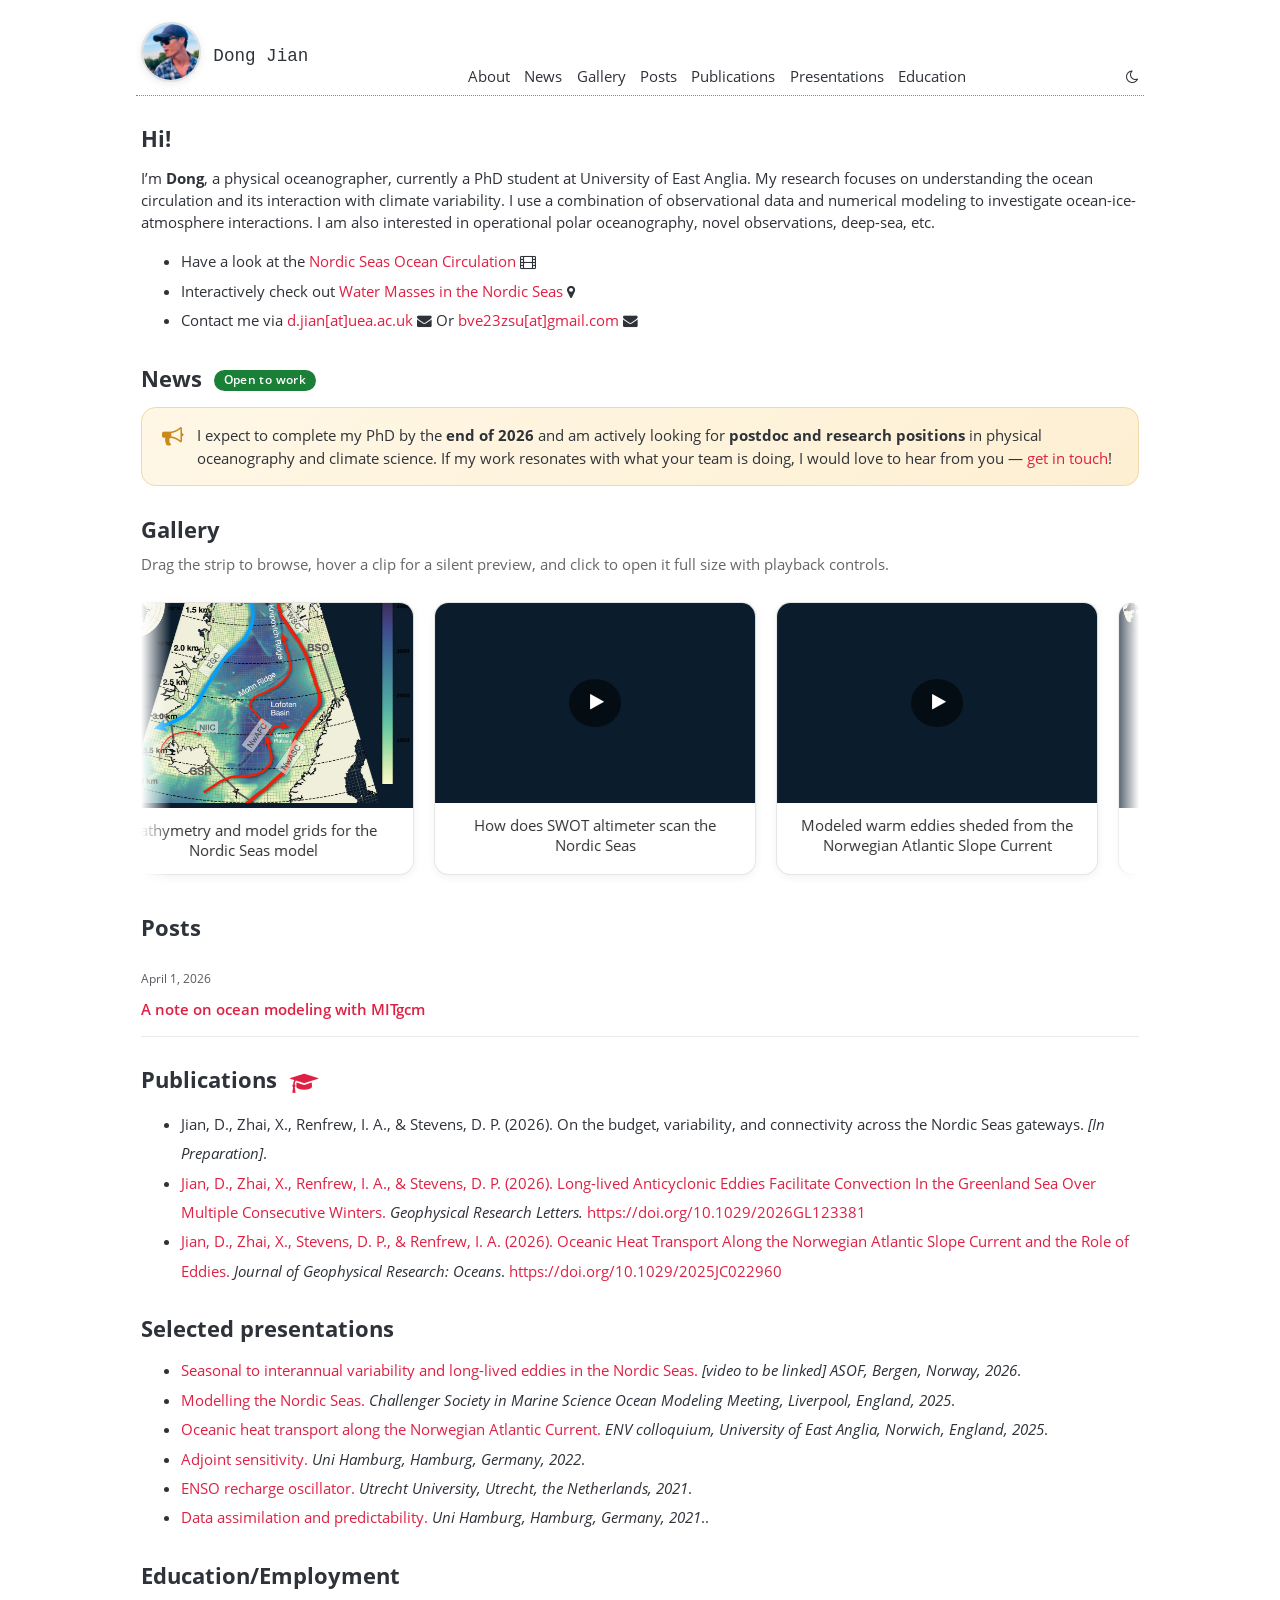
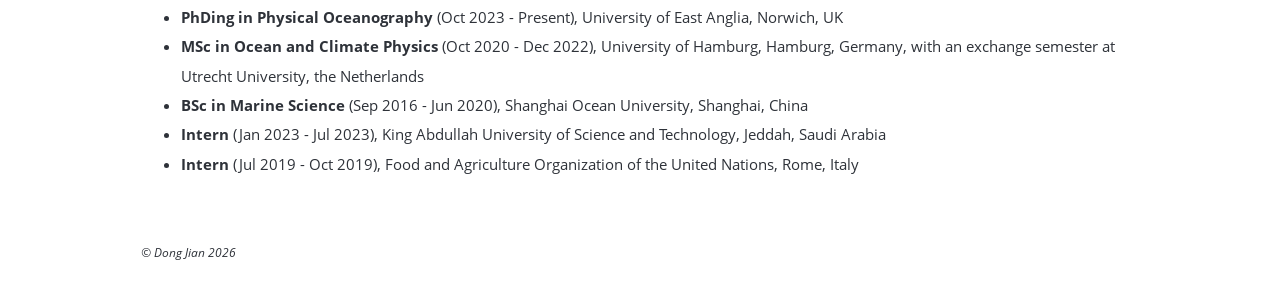
==== commit d7ba8346: "Remove .claude directory" ====
--- a/index.html
+++ b/index.html
@@ -118,6 +118,53 @@
       .section-nav a:hover,
       .section-nav a:focus {
         text-decoration: underline;
+      }
+
+      .news-card {
+        display: flex;
+        align-items: flex-start;
+        gap: 0.85rem;
+        margin-top: 1rem;
+        padding: 1rem 1.2rem;
+        border-radius: 0.9rem;
+        background: linear-gradient(135deg, #fff7e6, #fdefd2);
+        border: 1px solid #f0d9a8;
+        line-height: 1.55;
+      }
+
+      .news-card .news-icon {
+        font-size: 1.35rem;
+        color: #c98a1b;
+        margin-top: 0.15rem;
+        flex-shrink: 0;
+      }
+
+      .news-card p {
+        margin: 0;
+      }
+
+      .news-badge {
+        display: inline-block;
+        background: #1a7f37;
+        color: #fff;
+        font-size: 0.78rem;
+        font-weight: 600;
+        letter-spacing: 0.03em;
+        padding: 0.18rem 0.6rem;
+        border-radius: 999px;
+        margin-left: 0.35rem;
+        vertical-align: middle;
+        white-space: nowrap;
+      }
+
+      body.dark-theme .news-card {
+        background: linear-gradient(135deg, #2b2413, #33290f);
+        border-color: #5c4a1e;
+        color: #eee;
+      }
+
+      body.dark-theme .news-card .news-icon {
+        color: #e8b44c;
       }
 
       .gallery-note {
@@ -357,6 +404,7 @@
       </div>
       <div class="section-nav" aria-label="Page sections">
         <a href="#about">About</a>
+        <a href="#news">News</a>
         <a href="#gallery">Gallery</a>
         <a href="#posts">Posts</a>
         <a href="#publications">Publications</a>
@@ -407,6 +455,19 @@
           <a href="mailto:you@example.com">you@example.com</a> <span class="fa fa-envelope"></span>
         </li> -->
       </ul>
+    </section>
+
+    <section id="news">
+      <h2>News <span class="news-badge">Open to work</span></h2>
+      <div class="news-card">
+        <span class="fa fa-bullhorn news-icon" aria-hidden="true"></span>
+        <p>
+          I expect to complete my PhD by the <strong>end of 2026</strong> and am actively looking for
+          <strong>postdoc and research positions</strong> in physical oceanography and climate science.
+          If my work resonates with what your team is doing, I would love to hear from you —
+          <a href="mailto:d.jian@uea.ac.uk">get in touch</a>!
+        </p>
+      </div>
     </section>
 
     <section id="gallery">
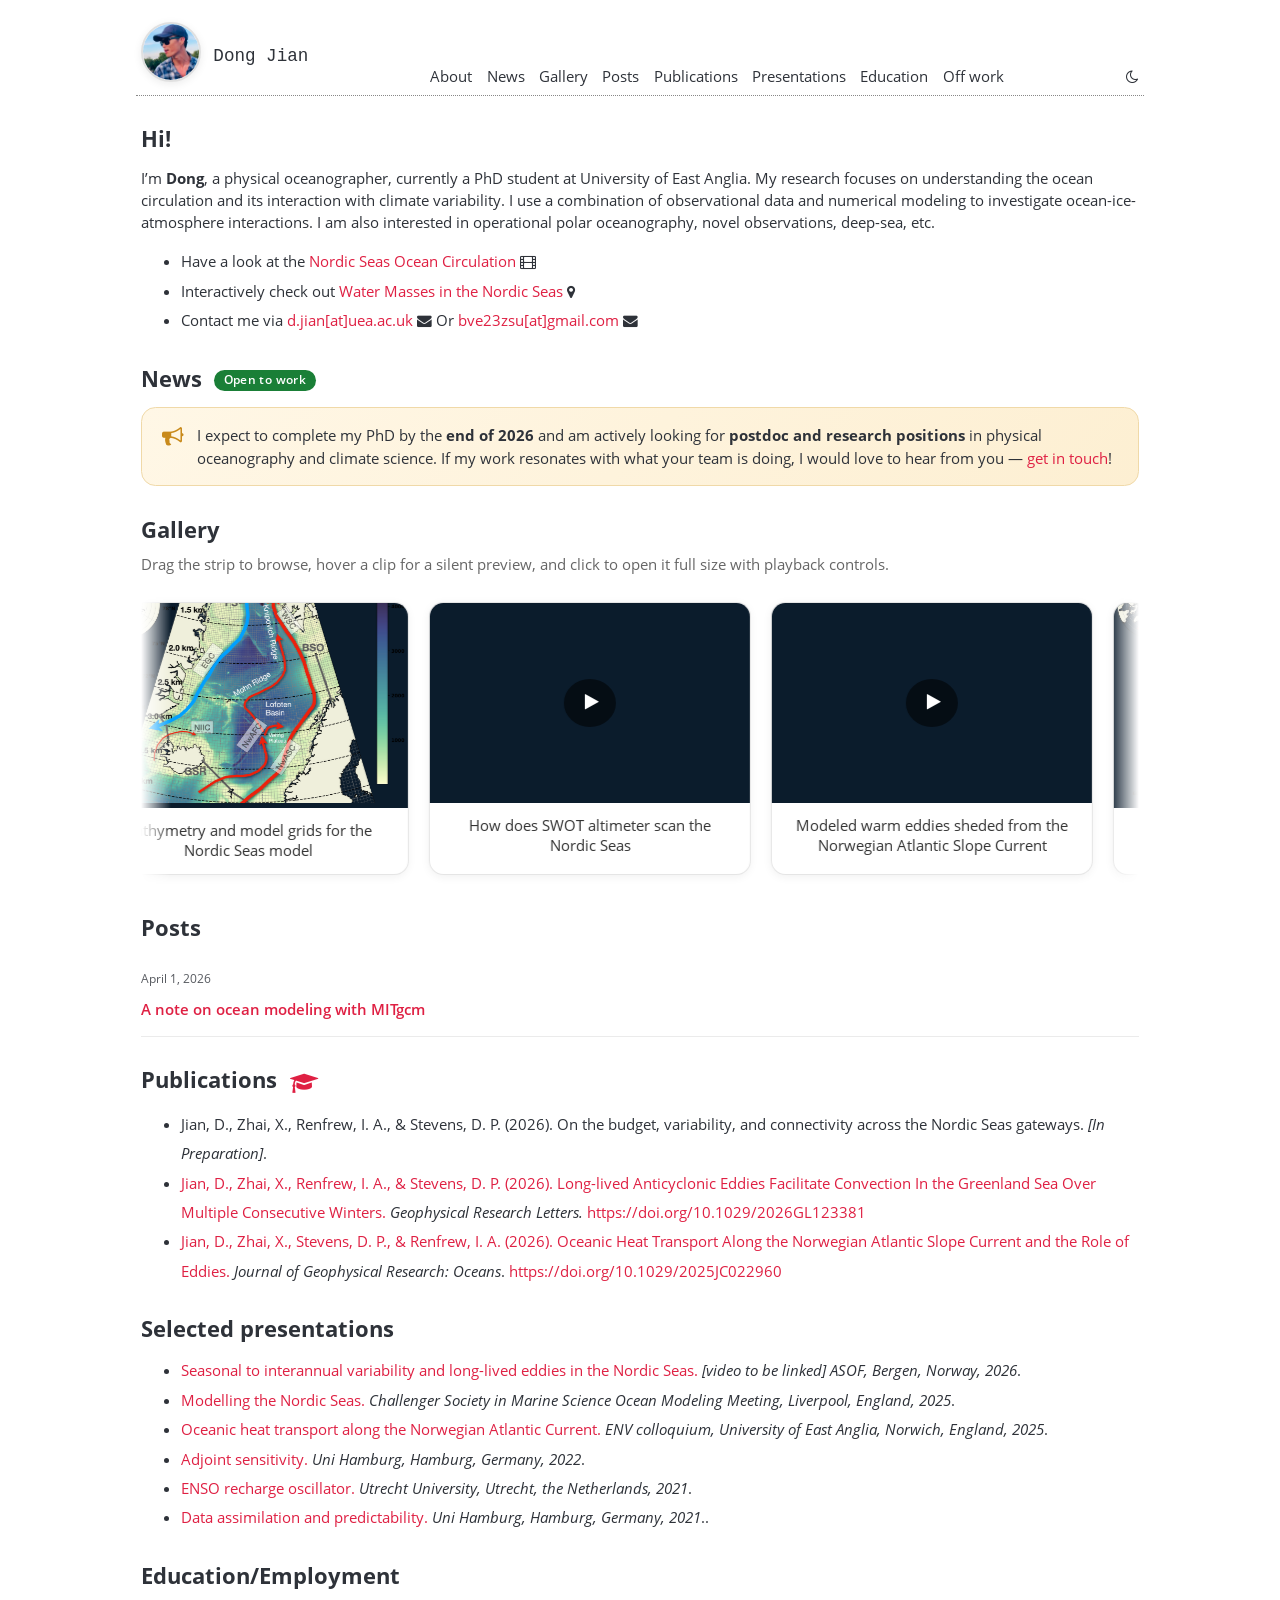
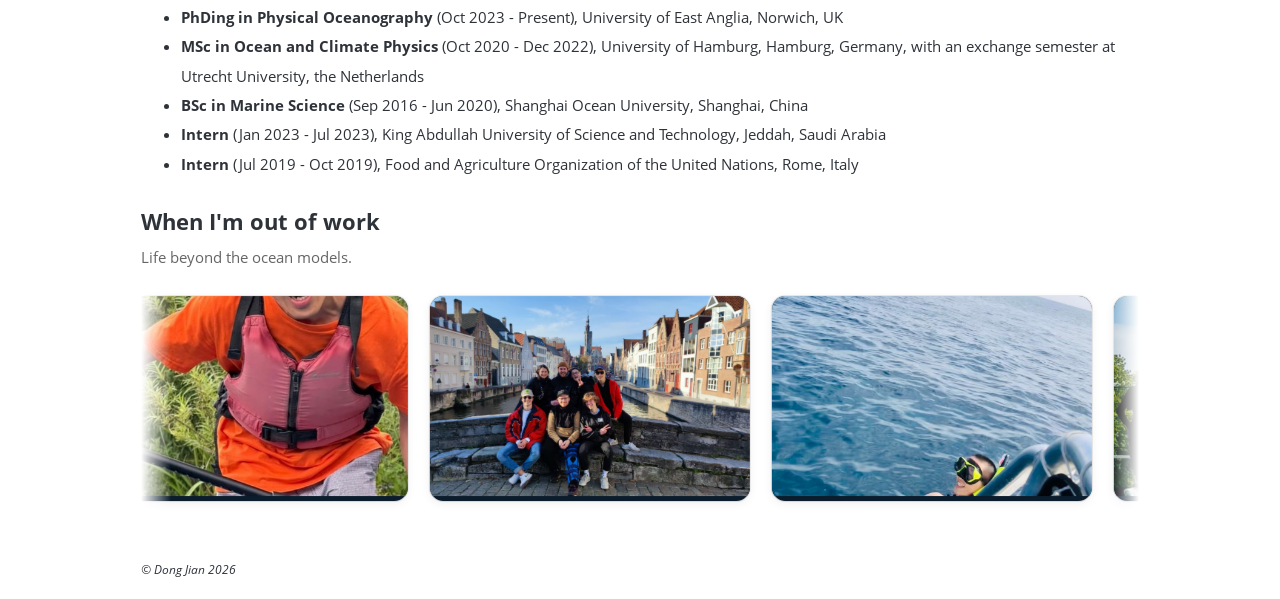
==== commit 7f0b7c0c: "Update site content" ====
--- a/index.html
+++ b/index.html
@@ -410,6 +410,7 @@
         <a href="#publications">Publications</a>
         <a href="#presentations">Presentations</a>
         <a href="#education-employment">Education</a>
+        <a href="#outofwork">Off work</a>
       </div>
       <a class="btn-toggle fa" alt="Toggle theme"></a>
     </header>
@@ -602,6 +603,14 @@
       </ul>
     </section>
 
+    <section id="outofwork">
+      <h2>When I'm out of work</h2>
+      <p class="gallery-note">Life beyond the ocean models.</p>
+      <div class="gallery-viewport" id="outofwork-viewport">
+        <div class="gallery-strip"></div>
+      </div>
+    </section>
+
       <footer id="contentinfo" class="body">
         <address id="about" class="vcard body">
           &copy; Dong Jian <span id="year"></span>
@@ -640,27 +649,13 @@
 
       // Gallery items are discovered at load time: locally from the dev
       // server's directory listing, on GitHub Pages from the repo contents
-      // API. Drop a media file into asset/gallery/ and it shows up here;
-      // the caption is the filename without its extension.
-      const galleryFallbackFiles = [
-        "How does SWOT altimeter scan the Nordic Seas .mp4",
-        "Modeled long-lived vortex in the Greeland Sea.mp4",
-        "Modeled warm eddies sheded from the Norwegian Atlantic Slope Current.mp4",
-        "Modelled surface circulation in the Nordic Seas.mp4"
-      ];
-
-      // Filename typos that shouldn't appear in captions.
-      const galleryTitleOverrides = {
-        "Modeled long-lived vortex in the Greeland Sea.mp4":
-          "Modeled long-lived vortex in the Greenland Sea"
-      };
-
+      // API. Drop a media file into the folder and it shows up on the page.
       const galleryMediaPattern = /\.(mp4|webm|mov|m4v|jpe?g|png|gif|webp)$/i;
       const galleryVideoPattern = /\.(mp4|webm|mov|m4v)$/i;
 
-      const discoverGalleryFiles = async () => {
+      const discoverGalleryFiles = async (dir, fallback) => {
         try {
-          const res = await fetch("asset/gallery/");
+          const res = await fetch(`${dir}/`);
           if (res.ok && (res.headers.get("content-type") || "").includes("text/html")) {
             const doc = new DOMParser().parseFromString(await res.text(), "text/html");
             const files = Array.from(doc.querySelectorAll("a"))
@@ -676,7 +671,7 @@
 
         try {
           const res = await fetch(
-            "https://api.github.com/repos/bve23zsu/bve23zsu.github.io/contents/asset/gallery"
+            `https://api.github.com/repos/bve23zsu/bve23zsu.github.io/contents/${dir}`
           );
           if (res.ok) {
             const files = (await res.json())
@@ -690,11 +685,9 @@
           /* offline or rate limited */
         }
 
-        return galleryFallbackFiles;
+        return fallback;
       };
 
-      const galleryViewport = document.getElementById("gallery-viewport");
-      const galleryStrip = document.getElementById("gallery-strip");
       const galleryModal = document.getElementById("gallery-modal");
       const galleryModalVideo = document.getElementById("gallery-modal-video");
       const galleryModalImage = document.getElementById("gallery-modal-image");
@@ -704,40 +697,32 @@
       const galleryModalPrev = document.getElementById("gallery-modal-prev");
       const galleryModalNext = document.getElementById("gallery-modal-next");
 
-      if (galleryViewport && galleryStrip && galleryModal) {
+      if (galleryModal && galleryModalVideo) {
         const DRIFT_SPEED = 28; // px per second
-        let galleryItems = [];
+        let activeGallery = null;
         let currentIndex = 0;
-        let loopWidth = 0;
-        let offset = 0;
-        let hovering = false;
-        let dragging = false;
-        let dragMoved = false;
         let modalOpen = false;
 
-        const mediaSrc = (item) => `asset/gallery/${encodeURI(item.file)}`;
-
-        const titleFor = (file) =>
-          galleryTitleOverrides[file] || file.replace(/\.[^.]+$/, "").trim();
-
-        const openModal = (index) => {
-          currentIndex = (index + galleryItems.length) % galleryItems.length;
-          const item = galleryItems[currentIndex];
+        const openModal = (gallery, index) => {
+          activeGallery = gallery;
+          currentIndex = (index + gallery.items.length) % gallery.items.length;
+          const item = gallery.items[currentIndex];
+          const src = `${gallery.dir}/${encodeURI(item.file)}`;
           if (item.isVideo) {
             galleryModalImage.style.display = "none";
             galleryModalVideo.style.display = "";
-            galleryModalVideo.src = mediaSrc(item);
+            galleryModalVideo.src = src;
             galleryModalVideo.load();
             galleryModalVideo.play().catch(() => {});
           } else {
             galleryModalVideo.pause();
             galleryModalVideo.style.display = "none";
             galleryModalImage.style.display = "";
-            galleryModalImage.src = mediaSrc(item);
+            galleryModalImage.src = src;
             galleryModalImage.alt = item.title;
           }
-          galleryModalCaption.textContent = item.title;
-          galleryModalCounter.textContent = `${currentIndex + 1} / ${galleryItems.length}`;
+          galleryModalCaption.textContent = gallery.showCaptions ? item.title : "";
+          galleryModalCounter.textContent = `${currentIndex + 1} / ${gallery.items.length}`;
           galleryModal.classList.add("is-open");
           modalOpen = true;
         };
@@ -748,169 +733,9 @@
           modalOpen = false;
         };
 
-        const buildCard = (item, index) => {
-          const figure = document.createElement("figure");
-          figure.className = "gallery-card";
-          figure.tabIndex = 0;
-          figure.setAttribute("role", "button");
-          figure.setAttribute("aria-label", `Open ${item.title}`);
-
-          const thumb = document.createElement("div");
-          thumb.className = "gallery-thumb";
-          if (item.isVideo) {
-            const preview = document.createElement("video");
-            preview.src = `${mediaSrc(item)}#t=0.1`;
-            preview.muted = true;
-            preview.loop = true;
-            preview.playsInline = true;
-            preview.preload = "metadata";
-            thumb.appendChild(preview);
-
-            const play = document.createElement("div");
-            play.className = "gallery-play";
-            play.innerHTML = '<span class="fa fa-play"></span>';
-            thumb.appendChild(play);
-
-            figure.addEventListener("mouseenter", () => preview.play().catch(() => {}));
-            figure.addEventListener("mouseleave", () => preview.pause());
-          } else {
-            const img = document.createElement("img");
-            img.src = mediaSrc(item);
-            img.alt = item.title;
-            img.loading = "lazy";
-            img.style.width = "100%";
-            img.style.height = "100%";
-            img.style.objectFit = "cover";
-            thumb.appendChild(img);
-          }
-          figure.appendChild(thumb);
-
-          const caption = document.createElement("figcaption");
-          caption.textContent = item.title;
-          figure.appendChild(caption);
-
-          figure.addEventListener("click", () => {
-            if (!dragMoved) {
-              openModal(index);
-            }
-          });
-          figure.addEventListener("keydown", (event) => {
-            if (event.key === "Enter" || event.key === " ") {
-              event.preventDefault();
-              openModal(index);
-            }
-          });
-
-          return figure;
-        };
-
-        const applyOffset = () => {
-          galleryStrip.style.transform = `translateX(${-offset}px)`;
-        };
-
-        const wrapOffset = (value) =>
-          loopWidth > 0 ? ((value % loopWidth) + loopWidth) % loopWidth : 0;
-
-        const measureLoop = () => {
-          const needsLoop = galleryStrip.dataset.duplicated === "yes";
-          loopWidth = needsLoop ? galleryStrip.scrollWidth / 2 : 0;
-        };
-
-        const buildStrip = () => {
-          galleryStrip.innerHTML = "";
-          galleryItems.forEach((item, index) => {
-            galleryStrip.appendChild(buildCard(item, index));
-          });
-
-          // Duplicate the card set once so the strip can wrap seamlessly,
-          // but only when there is enough content to overflow the viewport.
-          requestAnimationFrame(() => {
-            if (galleryStrip.scrollWidth > galleryViewport.clientWidth) {
-              galleryItems.forEach((item, index) => {
-                const dup = buildCard(item, index);
-                dup.setAttribute("aria-hidden", "true");
-                dup.tabIndex = -1;
-                galleryStrip.appendChild(dup);
-              });
-              galleryStrip.dataset.duplicated = "yes";
-            } else {
-              galleryStrip.dataset.duplicated = "no";
-            }
-            measureLoop();
-          });
-        };
-
-        const tick = (now) => {
-          if (tick.last != null && loopWidth > 0 && !hovering && !dragging && !modalOpen) {
-            offset = wrapOffset(offset + (DRIFT_SPEED * (now - tick.last)) / 1000);
-            applyOffset();
-          }
-          tick.last = now;
-          requestAnimationFrame(tick);
-        };
-
-        galleryViewport.addEventListener("mouseenter", () => {
-          hovering = true;
-        });
-        galleryViewport.addEventListener("mouseleave", () => {
-          hovering = false;
-        });
-
-        let pressed = false;
-        let dragStartX = 0;
-        let dragStartOffset = 0;
-
-        galleryViewport.addEventListener("pointerdown", (event) => {
-          if (loopWidth === 0) {
-            return;
-          }
-          pressed = true;
-          dragMoved = false;
-          dragStartX = event.clientX;
-          dragStartOffset = offset;
-        });
-
-        galleryViewport.addEventListener("pointermove", (event) => {
-          if (!pressed) {
-            return;
-          }
-          const delta = event.clientX - dragStartX;
-          // Capturing the pointer redirects the eventual click event to the
-          // viewport, which would swallow card clicks — so only capture once
-          // the gesture is clearly a drag.
-          if (!dragging && Math.abs(delta) > 6) {
-            dragging = true;
-            dragMoved = true;
-            dragStartX = event.clientX;
-            dragStartOffset = offset;
-            galleryViewport.classList.add("is-dragging");
-            galleryViewport.setPointerCapture(event.pointerId);
-          }
-          if (dragging) {
-            offset = wrapOffset(dragStartOffset - (event.clientX - dragStartX));
-            applyOffset();
-          }
-        });
-
-        const endDrag = () => {
-          pressed = false;
-          dragging = false;
-          galleryViewport.classList.remove("is-dragging");
-          // Let the click event (which fires right after pointerup) see
-          // dragMoved before it resets.
-          setTimeout(() => {
-            dragMoved = false;
-          }, 0);
-        };
-
-        galleryViewport.addEventListener("pointerup", endDrag);
-        galleryViewport.addEventListener("pointercancel", endDrag);
-
-        window.addEventListener("resize", measureLoop);
-
         galleryModalClose.addEventListener("click", closeModal);
-        galleryModalPrev.addEventListener("click", () => openModal(currentIndex - 1));
-        galleryModalNext.addEventListener("click", () => openModal(currentIndex + 1));
+        galleryModalPrev.addEventListener("click", () => openModal(activeGallery, currentIndex - 1));
+        galleryModalNext.addEventListener("click", () => openModal(activeGallery, currentIndex + 1));
 
         galleryModal.addEventListener("click", function (event) {
           if (event.target === galleryModal) {
@@ -925,20 +750,249 @@
           if (event.key === "Escape") {
             closeModal();
           } else if (event.key === "ArrowLeft") {
-            openModal(currentIndex - 1);
+            openModal(activeGallery, currentIndex - 1);
           } else if (event.key === "ArrowRight") {
-            openModal(currentIndex + 1);
+            openModal(activeGallery, currentIndex + 1);
           }
         });
 
-        discoverGalleryFiles().then((files) => {
-          galleryItems = files.map((file) => ({
-            file: file,
-            title: titleFor(file),
-            isVideo: galleryVideoPattern.test(file)
-          }));
-          buildStrip();
-          requestAnimationFrame(tick);
+        // Builds one drifting, draggable, seamlessly looping strip.
+        const initGalleryStrip = (config) => {
+          const viewport = document.getElementById(config.viewportId);
+          const strip = viewport && viewport.querySelector(".gallery-strip");
+          if (!viewport || !strip) {
+            return;
+          }
+
+          const showCaptions = config.showCaptions !== false;
+          const overrides = config.titleOverrides || {};
+          const gallery = { dir: config.dir, items: [], showCaptions: showCaptions };
+          let loopWidth = 0;
+          let offset = 0;
+          let hovering = false;
+          let dragging = false;
+          let dragMoved = false;
+
+          const mediaSrc = (item) => `${config.dir}/${encodeURI(item.file)}`;
+
+          const titleFor = (file) =>
+            overrides[file] || file.replace(/\.[^.]+$/, "").trim();
+
+          const buildCard = (item, index) => {
+            const figure = document.createElement("figure");
+            figure.className = "gallery-card";
+            figure.tabIndex = 0;
+            figure.setAttribute("role", "button");
+            figure.setAttribute("aria-label", `Open ${item.title}`);
+
+            const thumb = document.createElement("div");
+            thumb.className = "gallery-thumb";
+            if (item.isVideo) {
+              const preview = document.createElement("video");
+              preview.src = `${mediaSrc(item)}#t=0.1`;
+              preview.muted = true;
+              preview.loop = true;
+              preview.playsInline = true;
+              preview.preload = "metadata";
+              thumb.appendChild(preview);
+
+              const play = document.createElement("div");
+              play.className = "gallery-play";
+              play.innerHTML = '<span class="fa fa-play"></span>';
+              thumb.appendChild(play);
+
+              figure.addEventListener("mouseenter", () => preview.play().catch(() => {}));
+              figure.addEventListener("mouseleave", () => preview.pause());
+            } else {
+              const img = document.createElement("img");
+              img.src = mediaSrc(item);
+              img.alt = item.title;
+              img.loading = "lazy";
+              img.style.width = "100%";
+              img.style.height = "100%";
+              img.style.objectFit = "cover";
+              thumb.appendChild(img);
+            }
+            figure.appendChild(thumb);
+
+            if (showCaptions) {
+              const caption = document.createElement("figcaption");
+              caption.textContent = item.title;
+              figure.appendChild(caption);
+            }
+
+            figure.addEventListener("click", () => {
+              if (!dragMoved) {
+                openModal(gallery, index);
+              }
+            });
+            figure.addEventListener("keydown", (event) => {
+              if (event.key === "Enter" || event.key === " ") {
+                event.preventDefault();
+                openModal(gallery, index);
+              }
+            });
+
+            return figure;
+          };
+
+          const applyOffset = () => {
+            strip.style.transform = `translateX(${-offset}px)`;
+          };
+
+          const wrapOffset = (value) =>
+            loopWidth > 0 ? ((value % loopWidth) + loopWidth) % loopWidth : 0;
+
+          const measureLoop = () => {
+            const needsLoop = strip.dataset.duplicated === "yes";
+            loopWidth = needsLoop ? strip.scrollWidth / 2 : 0;
+          };
+
+          const buildStrip = () => {
+            strip.innerHTML = "";
+            gallery.items.forEach((item, index) => {
+              strip.appendChild(buildCard(item, index));
+            });
+
+            // Duplicate the card set once so the strip can wrap seamlessly,
+            // but only when there is enough content to overflow the viewport.
+            requestAnimationFrame(() => {
+              if (strip.scrollWidth > viewport.clientWidth) {
+                gallery.items.forEach((item, index) => {
+                  const dup = buildCard(item, index);
+                  dup.setAttribute("aria-hidden", "true");
+                  dup.tabIndex = -1;
+                  strip.appendChild(dup);
+                });
+                strip.dataset.duplicated = "yes";
+              } else {
+                strip.dataset.duplicated = "no";
+              }
+              measureLoop();
+            });
+          };
+
+          const tick = (now) => {
+            if (tick.last != null && loopWidth > 0 && !hovering && !dragging && !modalOpen) {
+              offset = wrapOffset(offset + (DRIFT_SPEED * (now - tick.last)) / 1000);
+              applyOffset();
+            }
+            tick.last = now;
+            requestAnimationFrame(tick);
+          };
+
+          viewport.addEventListener("mouseenter", () => {
+            hovering = true;
+          });
+          viewport.addEventListener("mouseleave", () => {
+            hovering = false;
+          });
+
+          let pressed = false;
+          let dragStartX = 0;
+          let dragStartOffset = 0;
+
+          viewport.addEventListener("pointerdown", (event) => {
+            if (loopWidth === 0) {
+              return;
+            }
+            pressed = true;
+            dragMoved = false;
+            dragStartX = event.clientX;
+            dragStartOffset = offset;
+          });
+
+          viewport.addEventListener("pointermove", (event) => {
+            if (!pressed) {
+              return;
+            }
+            const delta = event.clientX - dragStartX;
+            // Capturing the pointer redirects the eventual click event to the
+            // viewport, which would swallow card clicks — so only capture once
+            // the gesture is clearly a drag.
+            if (!dragging && Math.abs(delta) > 6) {
+              dragging = true;
+              dragMoved = true;
+              dragStartX = event.clientX;
+              dragStartOffset = offset;
+              viewport.classList.add("is-dragging");
+              viewport.setPointerCapture(event.pointerId);
+            }
+            if (dragging) {
+              offset = wrapOffset(dragStartOffset - (event.clientX - dragStartX));
+              applyOffset();
+            }
+          });
+
+          const endDrag = () => {
+            pressed = false;
+            dragging = false;
+            viewport.classList.remove("is-dragging");
+            // Let the click event (which fires right after pointerup) see
+            // dragMoved before it resets.
+            setTimeout(() => {
+              dragMoved = false;
+            }, 0);
+          };
+
+          viewport.addEventListener("pointerup", endDrag);
+          viewport.addEventListener("pointercancel", endDrag);
+
+          window.addEventListener("resize", measureLoop);
+
+          discoverGalleryFiles(config.dir, config.fallback || []).then((files) => {
+            gallery.items = files.map((file) => ({
+              file: file,
+              title: titleFor(file),
+              isVideo: galleryVideoPattern.test(file)
+            }));
+            buildStrip();
+            requestAnimationFrame(tick);
+          });
+        };
+
+        initGalleryStrip({
+          viewportId: "gallery-viewport",
+          dir: "asset/gallery",
+          fallback: [
+            "Bathymetry and model grids for the Nordic Seas model.png",
+            "How does SWOT altimeter scan the Nordic Seas .mp4",
+            "Modeled long-lived vortex in the Greeland Sea.mp4",
+            "Modeled warm eddies sheded from the Norwegian Atlantic Slope Current.mp4",
+            "Modelled Relative Vorticity in the Nordic Seas .mp4",
+            "Modelled surface circulation in the Nordic Seas.mp4"
+          ],
+          // Filename typos that shouldn't appear in captions.
+          titleOverrides: {
+            "Modeled long-lived vortex in the Greeland Sea.mp4":
+              "Modeled long-lived vortex in the Greenland Sea"
+          }
+        });
+
+        initGalleryStrip({
+          viewportId: "outofwork-viewport",
+          dir: "asset/outofwork",
+          showCaptions: false,
+          fallback: [
+            "5C247C6B-E6DF-413A-97D9-38B29335F1B4.jpg",
+            "IMG_1657.mp4",
+            "IMG_3338.jpg",
+            "IMG_3343.jpg",
+            "IMG_3399.jpg",
+            "IMG_3437.jpg",
+            "IMG_3469.jpg",
+            "IMG_3498.jpg",
+            "IMG_3627 2.jpg",
+            "IMG_3665.jpg",
+            "IMG_3679.jpg",
+            "IMG_3691.jpg",
+            "IMG_3702 2.jpg",
+            "IMG_4236.jpg",
+            "IMG_4565.jpg",
+            "IMG_4567.jpg",
+            "b3c276b04542655f3aa2ab83726448.JPG",
+            "c2535b3e1fb6cce80b55d9baf30dcf.JPG"
+          ]
         });
       }
     </script>
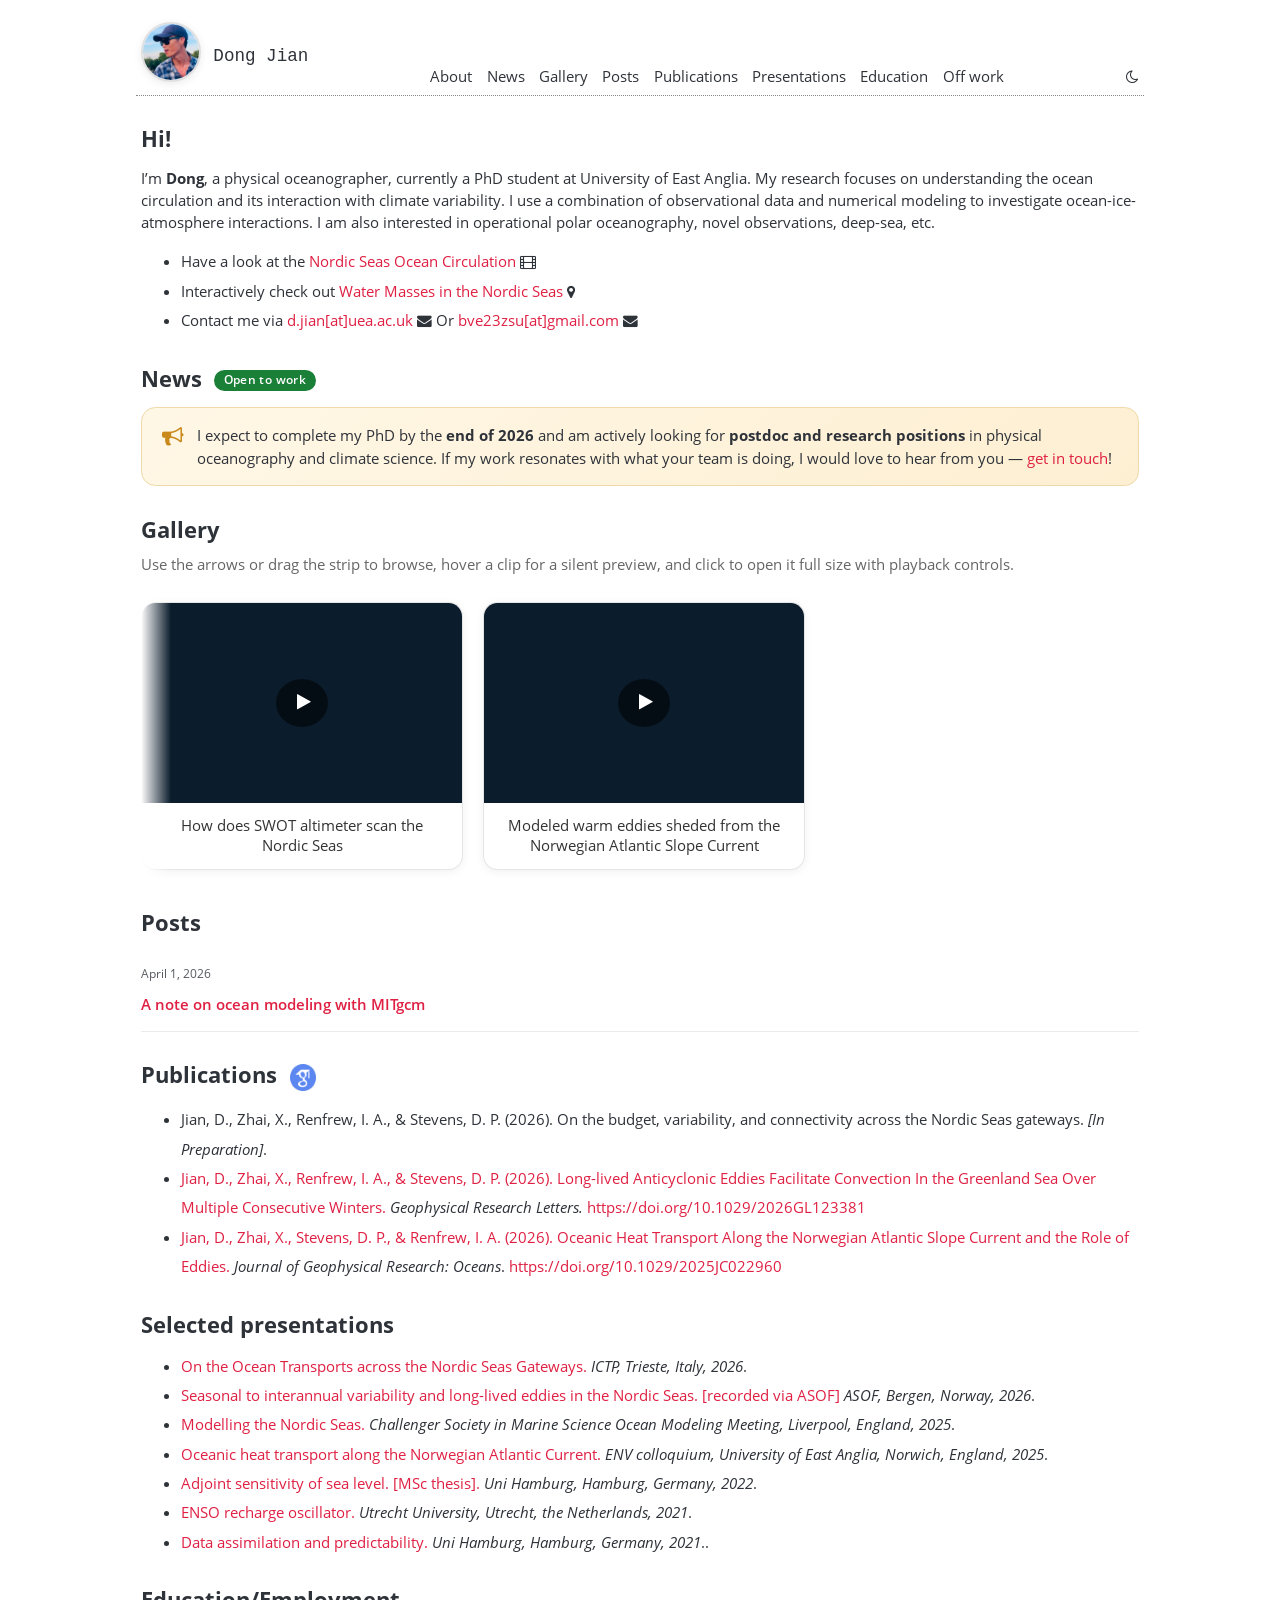
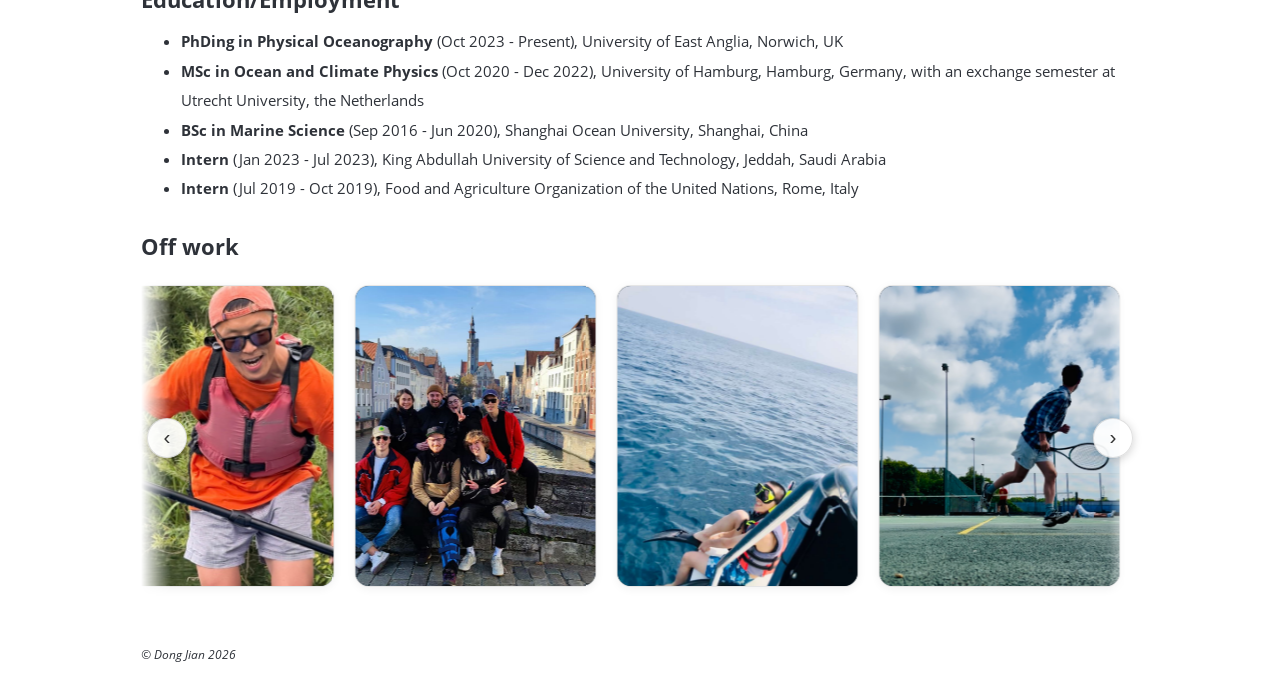
==== commit b69064d6: "content updates" ====
--- a/index.html
+++ b/index.html
@@ -24,6 +24,19 @@
       .section-link-icon:hover,
       .section-link-icon:focus {
         color: #1a73e8;
+      }
+
+      .scholar-icon {
+        width: 1.2em;
+        height: 1.2em;
+        vertical-align: -0.22em;
+        transition: transform 0.15s ease, filter 0.15s ease;
+      }
+
+      .section-link-icon:hover .scholar-icon,
+      .section-link-icon:focus .scholar-icon {
+        transform: scale(1.12);
+        filter: brightness(0.92);
       }
 
       .site-brand {
@@ -177,9 +190,13 @@
         color: #aaa;
       }
 
+      .gallery-frame {
+        position: relative;
+        margin-top: 1.25rem;
+      }
+
       .gallery-viewport {
         overflow: hidden;
-        margin-top: 1.25rem;
         cursor: grab;
         touch-action: pan-y;
         -webkit-mask-image: linear-gradient(to right, transparent, #000 3%, #000 97%, transparent);
@@ -188,6 +205,57 @@
 
       .gallery-viewport.is-dragging {
         cursor: grabbing;
+      }
+
+      .gallery-nav {
+        position: absolute;
+        top: 50%;
+        transform: translateY(-50%);
+        z-index: 2;
+        display: flex;
+        align-items: center;
+        justify-content: center;
+        width: 2.5rem;
+        height: 2.5rem;
+        border-radius: 50%;
+        border: 1px solid rgba(0, 0, 0, 0.12);
+        background: rgba(255, 255, 255, 0.92);
+        color: #333;
+        font-size: 1.3rem;
+        line-height: 1;
+        cursor: pointer;
+        box-shadow: 0 2px 10px rgba(0, 0, 0, 0.18);
+        transition: background 0.15s ease, transform 0.15s ease;
+      }
+
+      .gallery-nav:hover,
+      .gallery-nav:focus {
+        background: #fff;
+        transform: translateY(-50%) scale(1.08);
+      }
+
+      .gallery-nav.prev {
+        left: 0.35rem;
+      }
+
+      .gallery-nav.next {
+        right: 0.35rem;
+      }
+
+      /* Too few items to scroll: nothing for the arrows to do. */
+      .gallery-frame.is-static .gallery-nav {
+        display: none;
+      }
+
+      body.dark-theme .gallery-nav {
+        background: rgba(42, 42, 42, 0.92);
+        border-color: rgba(255, 255, 255, 0.18);
+        color: #eee;
+      }
+
+      body.dark-theme .gallery-nav:hover,
+      body.dark-theme .gallery-nav:focus {
+        background: #333;
       }
 
       .gallery-strip {
@@ -225,15 +293,32 @@
 
       .gallery-thumb {
         position: relative;
+        overflow: hidden;
         aspect-ratio: 16 / 10;
         background: #0b1c2c;
       }
 
-      .gallery-thumb video {
+      .gallery-thumb video,
+      .gallery-thumb img {
         display: block;
         width: 100%;
         height: 100%;
         object-fit: cover;
+      }
+
+      /* Off-work shots are mostly phone portraits. A tall frame crops far
+         less than the 16/10 one, and the slight upward bias keeps heads in
+         view rather than centring on torsos. */
+      .gallery-strip--portrait .gallery-card {
+        width: min(240px, 62vw);
+      }
+
+      .gallery-strip--portrait .gallery-thumb {
+        aspect-ratio: 4 / 5;
+      }
+
+      .gallery-strip--portrait .gallery-thumb img {
+        object-position: center 42%;
       }
 
       .gallery-play {
@@ -473,9 +558,13 @@
 
     <section id="gallery">
       <h2>Gallery</h2>
-      <p class="gallery-note">Drag the strip to browse, hover a clip for a silent preview, and click to open it full size with playback controls.</p>
-      <div class="gallery-viewport" id="gallery-viewport">
-        <div class="gallery-strip" id="gallery-strip"></div>
+      <p class="gallery-note">Use the arrows or drag the strip to browse, hover a clip for a silent preview, and click to open it full size with playback controls.</p>
+      <div class="gallery-frame">
+        <button class="gallery-nav prev" type="button" data-step="-1" aria-label="Previous visuals">&#8249;</button>
+        <div class="gallery-viewport" id="gallery-viewport">
+          <div class="gallery-strip" id="gallery-strip"></div>
+        </div>
+        <button class="gallery-nav next" type="button" data-step="1" aria-label="Next visuals">&#8250;</button>
       </div>
     </section>
 
@@ -512,7 +601,7 @@
           aria-label="Google Scholar profile"
           title="Google Scholar profile"
         >
-          <span class="fa fa-graduation-cap" aria-hidden="true"></span>
+          <img class="scholar-icon" src="asset/scholar.png" alt="" />
         </a>
       </h2>
 
@@ -553,8 +642,13 @@
       <h2>Selected presentations</h2>
       <ul>
         <li>
+          <a href="/asset/pres/On the Ocean Transports across the Nordic Seas Gateways.pdf" rel="nofollow">On the Ocean Transports across the Nordic Seas Gateways.</a>
+          <em>ICTP, Trieste, Italy, 2026</em>.
+        </li>
+
+        <li>
           <a href="/asset/pres/Jian_Dong_ASOF_2026.pdf" rel="nofollow">Seasonal to interannual variability and long-lived eddies in the Nordic Seas.</a> 
-          <em>[video to be linked] ASOF, Bergen, Norway, 2026</em>.
+          <a href="https://asof.awi.de/outputs/asof-issg-meetings-workshops/bergen-april-20-24-2026/presentations/" rel="nofollow">[recorded via ASOF]</a> <em>ASOF, Bergen, Norway, 2026</em>.
         </li>
 
         <li>
@@ -567,7 +661,8 @@
           <em>ENV colloquium, University of East Anglia, Norwich, England, 2025</em>.
         </li>
         <li>
-          <a href="/asset/pres/Dong_Adjoint_Sensitivity.pdf" rel="nofollow">Adjoint sensitivity.</a> 
+          <a href="/asset/pres/Dong_Adjoint_Sensitivity.pdf" rel="nofollow">Adjoint sensitivity of sea level.</a>
+          <a href="/asset/pres/MSc_thesis.pdf" rel="nofollow">[MSc thesis].</a>
           <em>Uni Hamburg, Hamburg, Germany, 2022</em>.
         </li> 
         <li>
@@ -604,10 +699,14 @@
     </section>
 
     <section id="outofwork">
-      <h2>When I'm out of work</h2>
-      <p class="gallery-note">Life beyond the ocean models.</p>
-      <div class="gallery-viewport" id="outofwork-viewport">
-        <div class="gallery-strip"></div>
+      <h2>Off work</h2>
+      <!-- <p class="gallery-note">Life beyond the ocean models.</p> -->
+      <div class="gallery-frame">
+        <button class="gallery-nav prev" type="button" data-step="-1" aria-label="Previous photos">&#8249;</button>
+        <div class="gallery-viewport" id="outofwork-viewport">
+          <div class="gallery-strip"></div>
+        </div>
+        <button class="gallery-nav next" type="button" data-step="1" aria-label="Next photos">&#8250;</button>
       </div>
     </section>
 
@@ -686,6 +785,29 @@
         }
 
         return fallback;
+      };
+
+      // Plot exports carry wide white margins, so a card filled with the whole
+      // frame is mostly blank paper. A crop is the figure's content box as
+      // fractions of the source frame; the card covers itself with that box
+      // instead. Every length below is a fixed multiple of the card's width,
+      // so nothing needs recomputing when the page resizes.
+      const applyCrop = (el, crop, boxRatio) => {
+        if (!crop) {
+          return;
+        }
+        const sourceRatio = crop.sw / crop.sh;
+        const scale = Math.max(1 / crop.w, sourceRatio / (boxRatio * crop.h));
+        const centreX = scale * (crop.x + crop.w / 2);
+        const centreY = (scale / sourceRatio) * (crop.y + crop.h / 2);
+        el.style.position = "absolute";
+        // The element box now carries the source's own aspect ratio, so
+        // "fill" stretches nothing.
+        el.style.objectFit = "fill";
+        el.style.width = `${(scale * 100).toFixed(3)}%`;
+        el.style.height = `${((scale * boxRatio) / sourceRatio * 100).toFixed(3)}%`;
+        el.style.left = `${((0.5 - centreX) * 100).toFixed(3)}%`;
+        el.style.top = `${((0.5 - centreY * boxRatio) * 100).toFixed(3)}%`;
       };
 
       const galleryModal = document.getElementById("gallery-modal");
@@ -764,7 +886,10 @@
             return;
           }
 
+          const frame = viewport.closest(".gallery-frame");
           const showCaptions = config.showCaptions !== false;
+          const crops = config.crops || {};
+          const boxRatio = config.portrait ? 4 / 5 : 16 / 10;
           const overrides = config.titleOverrides || {};
           const gallery = { dir: config.dir, items: [], showCaptions: showCaptions };
           let loopWidth = 0;
@@ -772,6 +897,17 @@
           let hovering = false;
           let dragging = false;
           let dragMoved = false;
+
+          // Arrow-driven glide, which overrides the idle drift while it runs.
+          const STEP_DURATION = 420;
+          let animating = false;
+          let animFrom = 0;
+          let animTo = 0;
+          let animStart = 0;
+
+          if (config.portrait) {
+            strip.classList.add("gallery-strip--portrait");
+          }
 
           const mediaSrc = (item) => `${config.dir}/${encodeURI(item.file)}`;
 
@@ -803,15 +939,14 @@
 
               figure.addEventListener("mouseenter", () => preview.play().catch(() => {}));
               figure.addEventListener("mouseleave", () => preview.pause());
+              applyCrop(preview, crops[item.file], boxRatio);
             } else {
               const img = document.createElement("img");
               img.src = mediaSrc(item);
               img.alt = item.title;
               img.loading = "lazy";
-              img.style.width = "100%";
-              img.style.height = "100%";
-              img.style.objectFit = "cover";
               thumb.appendChild(img);
+              applyCrop(img, crops[item.file], boxRatio);
             }
             figure.appendChild(thumb);
 
@@ -846,6 +981,31 @@
           const measureLoop = () => {
             const needsLoop = strip.dataset.duplicated === "yes";
             loopWidth = needsLoop ? strip.scrollWidth / 2 : 0;
+            if (frame) {
+              frame.classList.toggle("is-static", loopWidth === 0);
+            }
+          };
+
+          // One arrow click advances by exactly one card (width + gap).
+          const cardStep = () => {
+            const cards = strip.children;
+            if (cards.length > 1) {
+              return cards[1].offsetLeft - cards[0].offsetLeft;
+            }
+            return cards.length ? cards[0].getBoundingClientRect().width : 0;
+          };
+
+          const stepBy = (direction) => {
+            const distance = cardStep();
+            if (loopWidth === 0 || !distance) {
+              return;
+            }
+            // Clicking again mid-glide extends the pending target rather than
+            // restarting from a standstill.
+            animTo = (animating ? animTo : offset) + direction * distance;
+            animFrom = offset;
+            animStart = performance.now();
+            animating = true;
           };
 
           const buildStrip = () => {
@@ -873,13 +1033,31 @@
           };
 
           const tick = (now) => {
-            if (tick.last != null && loopWidth > 0 && !hovering && !dragging && !modalOpen) {
-              offset = wrapOffset(offset + (DRIFT_SPEED * (now - tick.last)) / 1000);
-              applyOffset();
+            if (tick.last != null) {
+              if (animating) {
+                const t = Math.min(1, (now - animStart) / STEP_DURATION);
+                const eased = 1 - Math.pow(1 - t, 3);
+                offset = wrapOffset(animFrom + (animTo - animFrom) * eased);
+                applyOffset();
+                if (t >= 1) {
+                  animating = false;
+                }
+              } else if (loopWidth > 0 && !hovering && !dragging && !modalOpen) {
+                offset = wrapOffset(offset + (DRIFT_SPEED * (now - tick.last)) / 1000);
+                applyOffset();
+              }
             }
             tick.last = now;
             requestAnimationFrame(tick);
           };
+
+          if (frame) {
+            frame.querySelectorAll(".gallery-nav").forEach((button) => {
+              button.addEventListener("click", () => {
+                stepBy(Number(button.dataset.step) || 1);
+              });
+            });
+          }
 
           viewport.addEventListener("mouseenter", () => {
             hovering = true;
@@ -898,6 +1076,7 @@
             }
             pressed = true;
             dragMoved = false;
+            animating = false;
             dragStartX = event.clientX;
             dragStartOffset = offset;
           });
@@ -955,13 +1134,25 @@
           viewportId: "gallery-viewport",
           dir: "asset/gallery",
           fallback: [
-            "Bathymetry and model grids for the Nordic Seas model.png",
             "How does SWOT altimeter scan the Nordic Seas .mp4",
             "Modeled long-lived vortex in the Greeland Sea.mp4",
             "Modeled warm eddies sheded from the Norwegian Atlantic Slope Current.mp4",
             "Modelled Relative Vorticity in the Nordic Seas .mp4",
             "Modelled surface circulation in the Nordic Seas.mp4"
           ],
+          // Content boxes measured off the frames themselves (fractions of the
+          // source, with a hair of padding). Re-measure if a clip is replaced;
+          // a clip with no entry here is shown whole.
+          crops: {
+            "How does SWOT altimeter scan the Nordic Seas .mp4":
+              { sw: 3000, sh: 3000, x: 0.11, y: 0.067, w: 0.763, h: 0.847 },
+            "Modeled long-lived vortex in the Greeland Sea.mp4":
+              { sw: 4000, sh: 1600, x: 0, y: 0.151, w: 1, h: 0.849 },
+            "Modelled Relative Vorticity in the Nordic Seas .mp4":
+              { sw: 1500, sh: 1200, x: 0.29, y: 0.097, w: 0.561, h: 0.814 },
+            "Modelled surface circulation in the Nordic Seas.mp4":
+              { sw: 3000, sh: 5000, x: 0, y: 0.209, w: 1, h: 0.582 }
+          },
           // Filename typos that shouldn't appear in captions.
           titleOverrides: {
             "Modeled long-lived vortex in the Greeland Sea.mp4":
@@ -973,22 +1164,16 @@
           viewportId: "outofwork-viewport",
           dir: "asset/outofwork",
           showCaptions: false,
+          portrait: true,
           fallback: [
             "5C247C6B-E6DF-413A-97D9-38B29335F1B4.jpg",
-            "IMG_1657.mp4",
-            "IMG_3338.jpg",
             "IMG_3343.jpg",
-            "IMG_3399.jpg",
-            "IMG_3437.jpg",
             "IMG_3469.jpg",
-            "IMG_3498.jpg",
             "IMG_3627 2.jpg",
-            "IMG_3665.jpg",
             "IMG_3679.jpg",
             "IMG_3691.jpg",
             "IMG_3702 2.jpg",
             "IMG_4236.jpg",
-            "IMG_4565.jpg",
             "IMG_4567.jpg",
             "b3c276b04542655f3aa2ab83726448.JPG",
             "c2535b3e1fb6cce80b55d9baf30dcf.JPG"
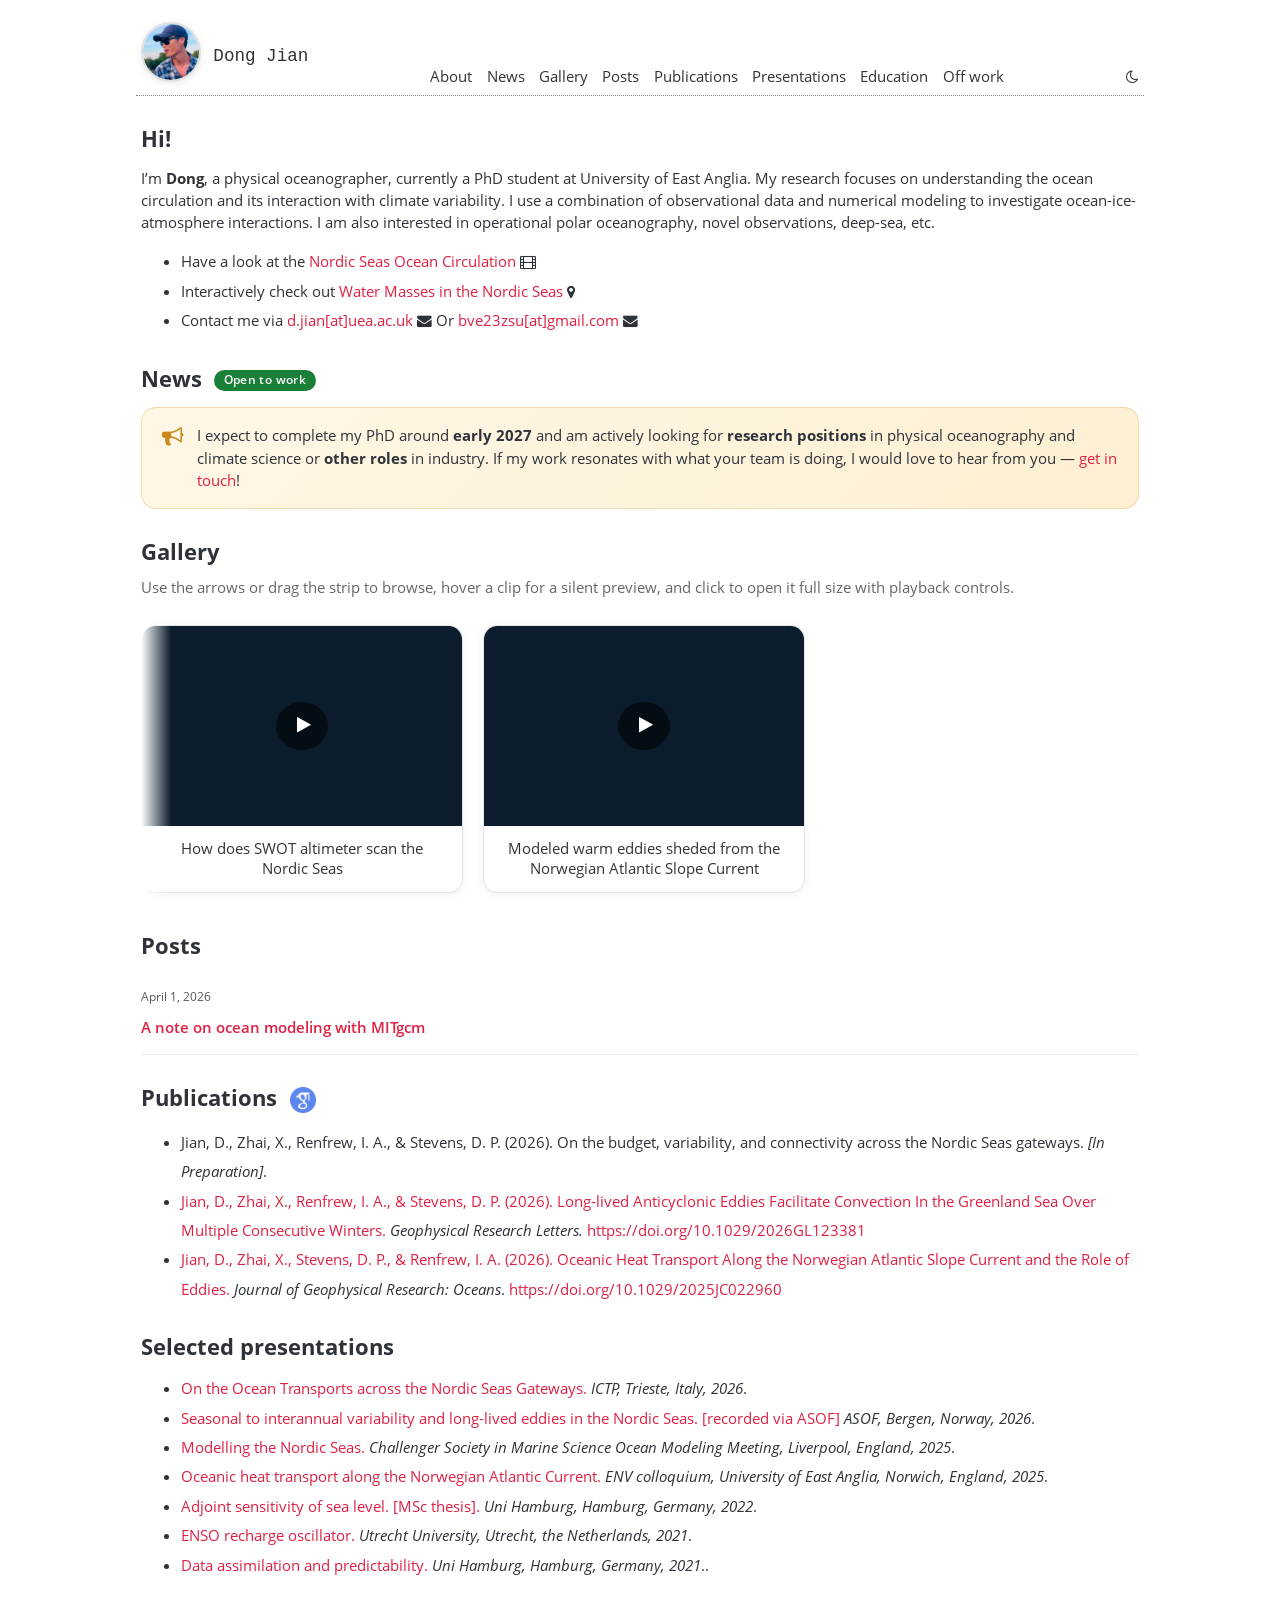
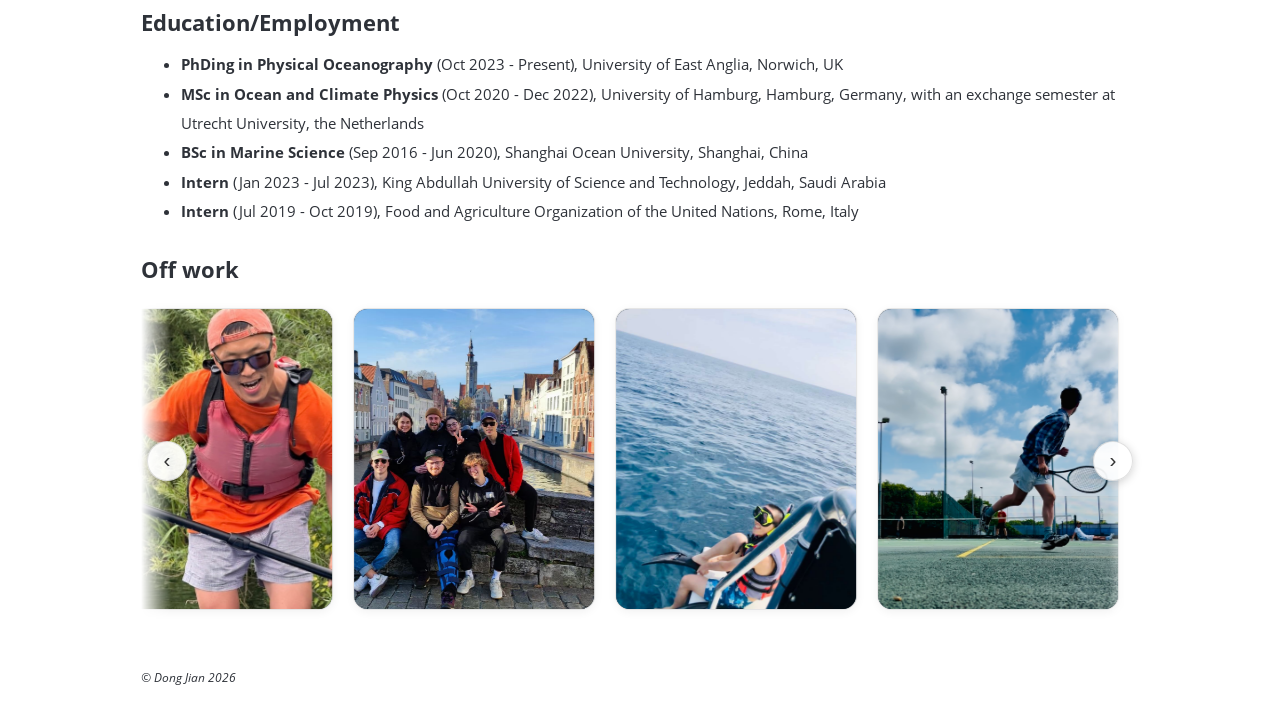
==== commit bec86fca: "news updates" ====
--- a/index.html
+++ b/index.html
@@ -548,8 +548,8 @@
       <div class="news-card">
         <span class="fa fa-bullhorn news-icon" aria-hidden="true"></span>
         <p>
-          I expect to complete my PhD by the <strong>end of 2026</strong> and am actively looking for
-          <strong>postdoc and research positions</strong> in physical oceanography and climate science.
+          I expect to complete my PhD around <strong>early 2027</strong> and am actively looking for
+          <strong>research positions</strong> in physical oceanography and climate science or <strong>other roles</strong> in industry.
           If my work resonates with what your team is doing, I would love to hear from you —
           <a href="mailto:d.jian@uea.ac.uk">get in touch</a>!
         </p>
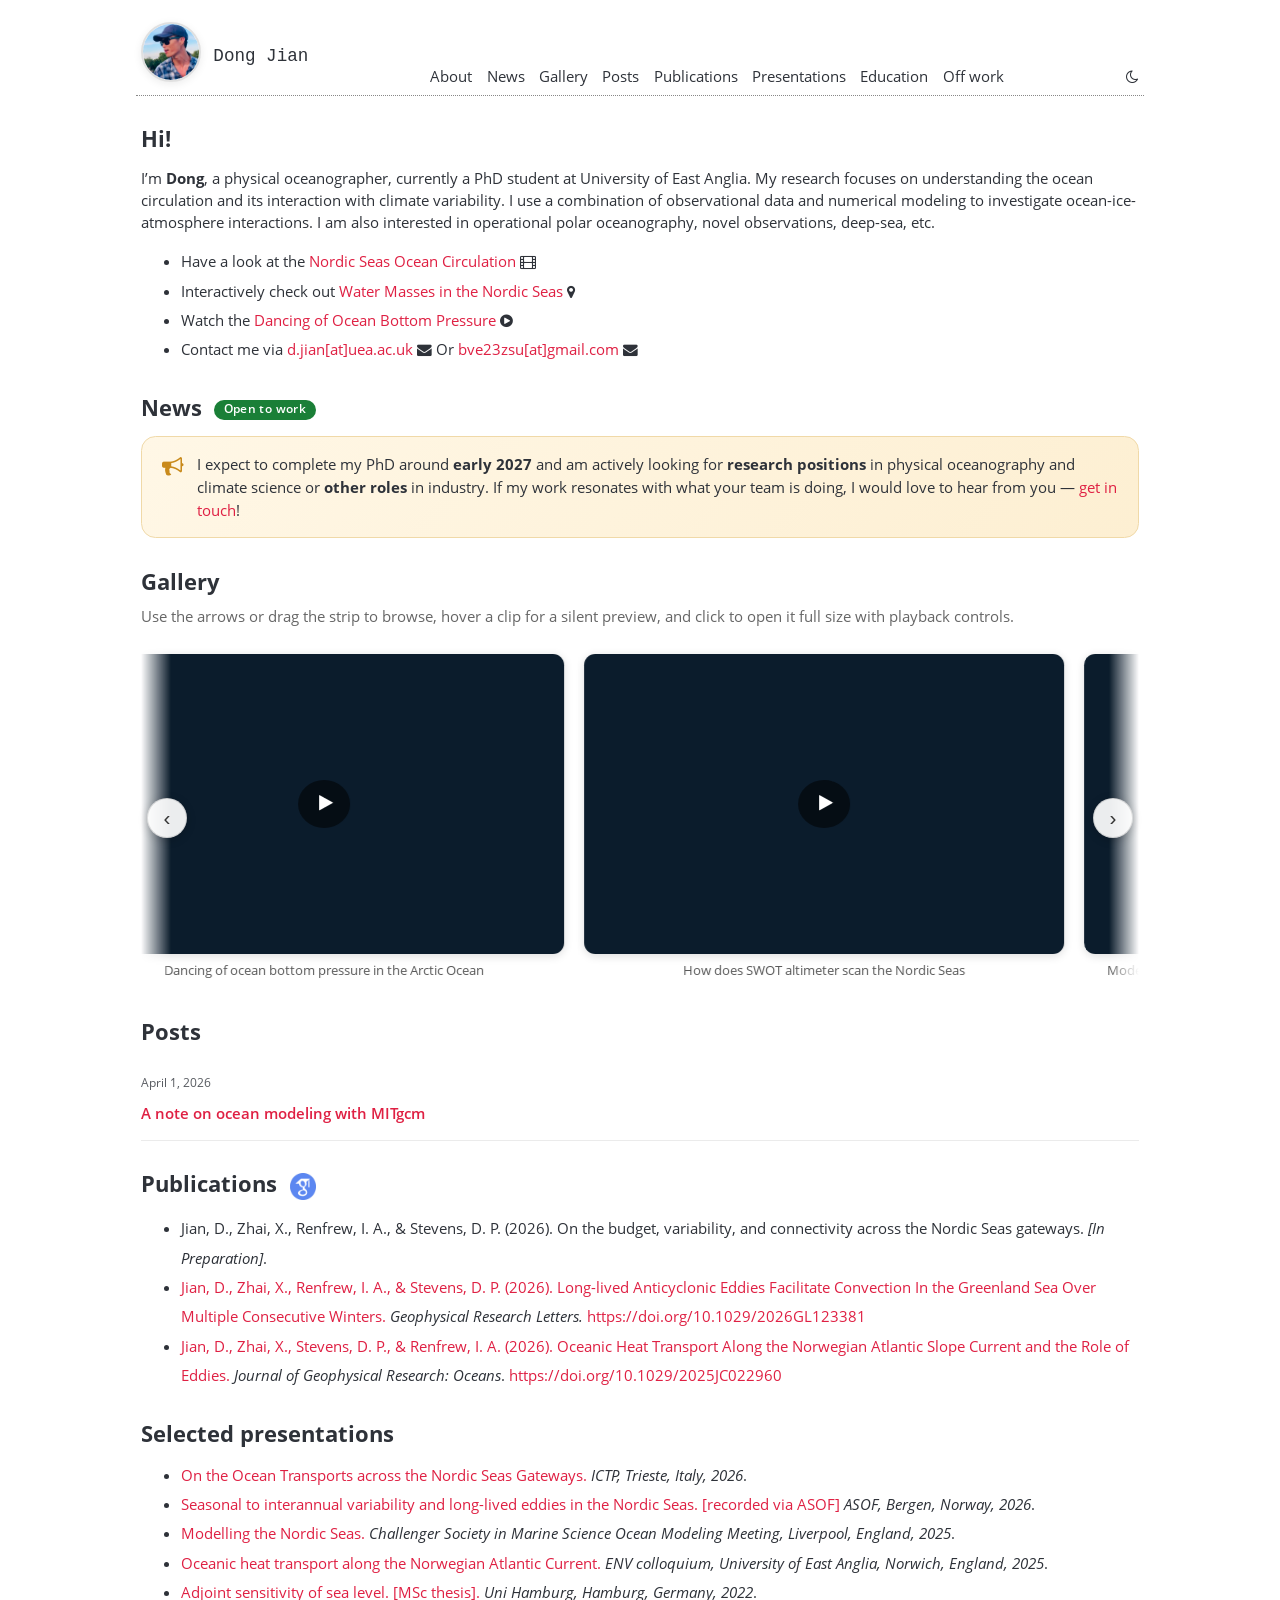
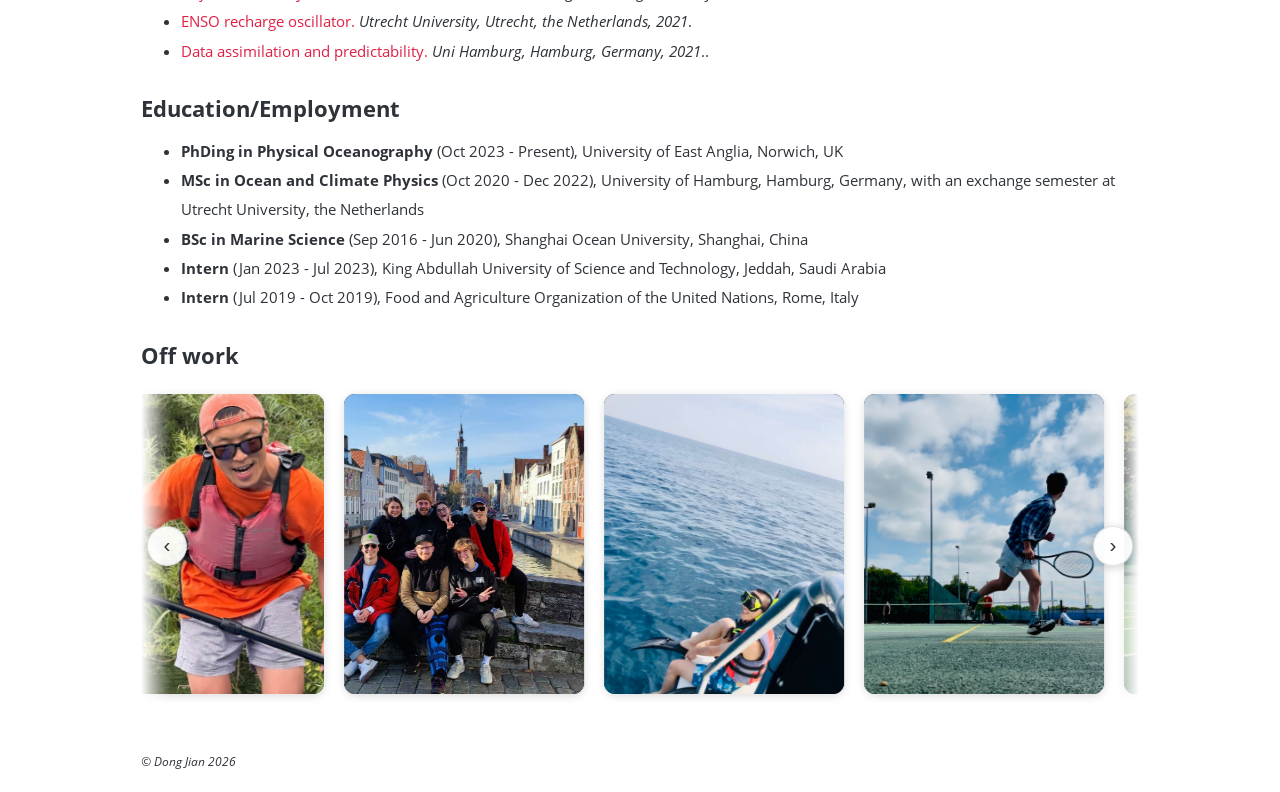
==== commit 0ed7d2bc: "Add Arctic ocean pressure gallery video" ====
--- a/index.html
+++ b/index.html
@@ -264,38 +264,39 @@
         width: max-content;
         padding: 0.35rem 0 0.6rem;
         will-change: transform;
+        /* Both strips are driven from this one frame height; cards take their
+           width from the shape of what they hold, so each fits its figure
+           exactly instead of boxing every figure into the same rectangle. */
+        --thumb-h: clamp(230px, 26vw, 300px);
       }
 
       .gallery-card {
         margin: 0;
-        width: min(320px, 76vw);
+        --card-ratio: 1.6; /* until the clip has been measured */
+        width: calc(var(--thumb-h) * var(--card-ratio));
         flex-shrink: 0;
-        border-radius: 0.9rem;
-        overflow: hidden;
-        background: #fff;
-        border: 1px solid rgba(0, 0, 0, 0.1);
-        box-shadow: 0 2px 10px rgba(0, 0, 0, 0.06);
         cursor: zoom-in;
-        transition: transform 0.2s ease, box-shadow 0.2s ease;
+        transition: transform 0.2s ease;
       }
 
       .gallery-card:hover,
       .gallery-card:focus-within {
         transform: translateY(-3px);
-        box-shadow: 0 10px 24px rgba(0, 0, 0, 0.14);
-      }
-
-      body.dark-theme .gallery-card {
-        background: #1e1e1e;
-        border-color: rgba(255, 255, 255, 0.12);
-        box-shadow: 0 2px 10px rgba(0, 0, 0, 0.4);
       }
 
       .gallery-thumb {
         position: relative;
         overflow: hidden;
-        aspect-ratio: 16 / 10;
+        aspect-ratio: var(--card-ratio);
         background: #0b1c2c;
+        border-radius: 0.7rem;
+        box-shadow: 0 2px 10px rgba(0, 0, 0, 0.14);
+        transition: box-shadow 0.2s ease;
+      }
+
+      .gallery-card:hover .gallery-thumb,
+      .gallery-card:focus-within .gallery-thumb {
+        box-shadow: 0 10px 24px rgba(0, 0, 0, 0.2);
       }
 
       .gallery-thumb video,
@@ -310,15 +311,28 @@
          less than the 16/10 one, and the slight upward bias keeps heads in
          view rather than centring on torsos. */
       .gallery-strip--portrait .gallery-card {
-        width: min(240px, 62vw);
-      }
-
-      .gallery-strip--portrait .gallery-thumb {
-        aspect-ratio: 4 / 5;
+        --card-ratio: 0.8; /* 4:5, the shape of a phone portrait */
       }
 
       .gallery-strip--portrait .gallery-thumb img {
         object-position: center 42%;
+      }
+
+      .gallery-badge {
+        position: absolute;
+        top: 0.55rem;
+        left: 0.55rem;
+        z-index: 3;
+        background: #df2043;
+        color: #fff;
+        font-size: 0.72rem;
+        font-weight: 700;
+        letter-spacing: 0.06em;
+        text-transform: uppercase;
+        padding: 0.2rem 0.55rem;
+        border-radius: 999px;
+        box-shadow: 0 1px 6px rgba(0, 0, 0, 0.3);
+        pointer-events: none;
       }
 
       .gallery-play {
@@ -349,15 +363,23 @@
         transform: scale(1.15);
       }
 
+      /* Sits under the frame, held to two lines so a long title can't stretch
+         the whole row. The full text stays in the tooltip and the viewer. */
       .gallery-card figcaption {
-        padding: 0.75rem 0.9rem 0.85rem;
-        font-size: 0.92rem;
-        line-height: 1.4;
-        color: #333;
+        padding: 0.5rem 0.15rem 0;
+        font-size: 0.82rem;
+        line-height: 1.35;
+        color: #555;
+        text-align: center;
+        display: -webkit-box;
+        -webkit-line-clamp: 2;
+        line-clamp: 2;
+        -webkit-box-orient: vertical;
+        overflow: hidden;
       }
 
       body.dark-theme .gallery-card figcaption {
-        color: #ddd;
+        color: #aaa;
       }
 
       .gallery-modal {
@@ -521,9 +543,19 @@
           <span class="fa fa-film"></span>
         </li>
 
-        <li> Interactively check out 
+        <li> Interactively check out
           <a href="https://nordicseas3d.github.io/" target="_blank" rel="noreferrer"> Water Masses in the Nordic Seas</a>
           <span class="fa fa-map-marker"></span>
+        </li>
+
+        <li> Watch the
+          <!-- Opens the clip in the gallery viewer; the href is the fallback
+               if that script hasn't run. -->
+          <a
+            href="asset/gallery/Dancing%20of%20ocean%20bottom%20pressure%20in%20the%20Arctic%20Ocean.mp4"
+            data-gallery-open="Dancing of ocean bottom pressure in the Arctic Ocean.mp4"
+          >Dancing of Ocean Bottom Pressure</a>
+          <span class="fa fa-play-circle"></span>
         </li>
 
         <!-- <li> The social media I tend to post on is  
@@ -787,11 +819,132 @@
         return fallback;
       };
 
-      // Plot exports carry wide white margins, so a card filled with the whole
-      // frame is mostly blank paper. A crop is the figure's content box as
-      // fractions of the source frame; the card covers itself with that box
-      // instead. Every length below is a fixed multiple of the card's width,
-      // so nothing needs recomputing when the page resizes.
+      // ---- Trimming the paper off plot exports -----------------------------
+      // Figures are exported on a wide white page, so a card filled with the
+      // whole frame is mostly blank. Each clip is sampled once in a canvas and
+      // its non-white bounding box becomes the card's shape, so the figure
+      // fills the card exactly: no white bars, and nothing of the plot lost.
+      // Measurements are cached per file, so this is paid once per visitor.
+
+      const TRIM_WHITE = 246; // anything lighter than this counts as paper
+      const TRIM_CACHE_KEY = "gallery-trim-v2";
+      // Cards may stretch this far to match their figure before the crop has
+      // to start taking something off the edges.
+      const MIN_CARD_RATIO = 0.7;
+      const MAX_CARD_RATIO = 3.2;
+      // A content box smaller than this is a misread, not a figure.
+      const TRIM_MIN_EXTENT = 0.2;
+
+      const readTrimCache = () => {
+        try {
+          return JSON.parse(localStorage.getItem(TRIM_CACHE_KEY) || "{}");
+        } catch (error) {
+          return {};
+        }
+      };
+
+      const trimCache = readTrimCache();
+
+      const rememberTrim = (file, box) => {
+        trimCache[file] = box;
+        try {
+          localStorage.setItem(TRIM_CACHE_KEY, JSON.stringify(trimCache));
+        } catch (error) {
+          /* private browsing, or the quota is full */
+        }
+      };
+
+      // Resolves to the content box as fractions of the source frame, or null
+      // when the frame can't be read or is already edge to edge.
+      const measureContentBox = (src, isVideo) =>
+        new Promise((resolve) => {
+          const el = isVideo ? document.createElement("video") : new Image();
+          let settled = false;
+          const finish = (value) => {
+            if (!settled) {
+              settled = true;
+              resolve(value);
+            }
+          };
+          const giveUp = setTimeout(() => finish(null), 20000);
+
+          const scan = () => {
+            clearTimeout(giveUp);
+            try {
+              const sw = isVideo ? el.videoWidth : el.naturalWidth;
+              const sh = isVideo ? el.videoHeight : el.naturalHeight;
+              if (!sw || !sh) {
+                return finish(null);
+              }
+              // Margins are broad, so a reduced copy finds them just as well
+              // and scans a few hundred thousand pixels instead of millions.
+              const shrink = Math.min(1, 420 / Math.max(sw, sh));
+              const cw = Math.max(1, Math.round(sw * shrink));
+              const ch = Math.max(1, Math.round(sh * shrink));
+              const canvas = document.createElement("canvas");
+              canvas.width = cw;
+              canvas.height = ch;
+              const ctx = canvas.getContext("2d", { willReadFrequently: true });
+              ctx.drawImage(el, 0, 0, cw, ch);
+              const data = ctx.getImageData(0, 0, cw, ch).data;
+              let minX = cw;
+              let minY = ch;
+              let maxX = -1;
+              let maxY = -1;
+              for (let y = 0; y < ch; y++) {
+                for (let x = 0; x < cw; x++) {
+                  const i = (y * cw + x) * 4;
+                  if (
+                    data[i] < TRIM_WHITE ||
+                    data[i + 1] < TRIM_WHITE ||
+                    data[i + 2] < TRIM_WHITE
+                  ) {
+                    if (x < minX) minX = x;
+                    if (x > maxX) maxX = x;
+                    if (y < minY) minY = y;
+                    if (y > maxY) maxY = y;
+                  }
+                }
+              }
+              if (maxX < 0) {
+                return finish(null); // a blank frame; leave the clip alone
+              }
+              const pad = 1; // a pixel of slack for antialiased edges
+              const x0 = Math.max(0, minX - pad) / cw;
+              const y0 = Math.max(0, minY - pad) / ch;
+              const x1 = Math.min(cw, maxX + 1 + pad) / cw;
+              const y1 = Math.min(ch, maxY + 1 + pad) / ch;
+              finish({ x: x0, y: y0, w: x1 - x0, h: y1 - y0, sw: sw, sh: sh });
+            } catch (error) {
+              finish(null); // a frame from another origin can't be read back
+            }
+          };
+
+          el.onerror = () => finish(null);
+          if (isVideo) {
+            el.muted = true;
+            el.playsInline = true;
+            el.preload = "auto";
+            el.onloadeddata = () => {
+              // A little way in: the opening frame of an animation is
+              // sometimes still blank.
+              const at = Math.min(Math.max(el.duration * 0.1, 0.1), 3);
+              el.onseeked = scan;
+              try {
+                el.currentTime = at;
+              } catch (error) {
+                scan();
+              }
+            };
+          } else {
+            el.onload = scan;
+          }
+          el.src = src;
+        });
+
+      // Positions the media so its content box covers the card. When the card
+      // has been shaped to the same ratio the two coincide exactly, so this
+      // both removes the paper and keeps the whole plot in view.
       const applyCrop = (el, crop, boxRatio) => {
         if (!crop) {
           return;
@@ -809,6 +962,12 @@
         el.style.left = `${((0.5 - centreX) * 100).toFixed(3)}%`;
         el.style.top = `${((0.5 - centreY * boxRatio) * 100).toFixed(3)}%`;
       };
+
+      const cardRatioFor = (box) =>
+        Math.min(
+          MAX_CARD_RATIO,
+          Math.max(MIN_CARD_RATIO, (box.w * box.sw) / (box.h * box.sh))
+        );
 
       const galleryModal = document.getElementById("gallery-modal");
       const galleryModalVideo = document.getElementById("gallery-modal-video");
@@ -888,7 +1047,8 @@
 
           const frame = viewport.closest(".gallery-frame");
           const showCaptions = config.showCaptions !== false;
-          const crops = config.crops || {};
+          const autoTrim = config.autoTrim === true;
+          const badges = config.badges || {};
           const boxRatio = config.portrait ? 4 / 5 : 16 / 10;
           const overrides = config.titleOverrides || {};
           const gallery = { dir: config.dir, items: [], showCaptions: showCaptions };
@@ -914,12 +1074,26 @@
           const titleFor = (file) =>
             overrides[file] || file.replace(/\.[^.]+$/, "").trim();
 
+          // Gives the card the figure's own proportions and lines the media up
+          // inside it, so the plot fills the card edge to edge.
+          const dressCard = (figure, box) => {
+            const media = figure.querySelector("video, img");
+            if (!media) {
+              return;
+            }
+            const ratio = cardRatioFor(box);
+            figure.style.setProperty("--card-ratio", ratio.toFixed(4));
+            applyCrop(media, box, ratio);
+          };
+
           const buildCard = (item, index) => {
             const figure = document.createElement("figure");
             figure.className = "gallery-card";
             figure.tabIndex = 0;
             figure.setAttribute("role", "button");
             figure.setAttribute("aria-label", `Open ${item.title}`);
+
+            figure.dataset.index = index;
 
             const thumb = document.createElement("div");
             thumb.className = "gallery-thumb";
@@ -939,20 +1113,31 @@
 
               figure.addEventListener("mouseenter", () => preview.play().catch(() => {}));
               figure.addEventListener("mouseleave", () => preview.pause());
-              applyCrop(preview, crops[item.file], boxRatio);
             } else {
               const img = document.createElement("img");
               img.src = mediaSrc(item);
               img.alt = item.title;
               img.loading = "lazy";
               thumb.appendChild(img);
-              applyCrop(img, crops[item.file], boxRatio);
+            }
+            if (badges[item.file]) {
+              const badge = document.createElement("span");
+              badge.className = "gallery-badge";
+              badge.textContent = badges[item.file];
+              thumb.appendChild(badge);
             }
             figure.appendChild(thumb);
+
+            // A clip measured on an earlier visit is shaped straight away, so
+            // only the first visit ever sees the cards resettle.
+            if (autoTrim && trimCache[item.file]) {
+              dressCard(figure, trimCache[item.file]);
+            }
 
             if (showCaptions) {
               const caption = document.createElement("figcaption");
               caption.textContent = item.title;
+              caption.title = item.title; // the clamped tail, on hover
               figure.appendChild(caption);
             }
 
@@ -986,24 +1171,27 @@
             }
           };
 
-          // One arrow click advances by exactly one card (width + gap).
-          const cardStep = () => {
-            const cards = strip.children;
-            if (cards.length > 1) {
-              return cards[1].offsetLeft - cards[0].offsetLeft;
-            }
-            return cards.length ? cards[0].getBoundingClientRect().width : 0;
-          };
-
+          // Cards no longer share a width, so an arrow click lands on the next
+          // card's edge rather than moving a fixed distance.
           const stepBy = (direction) => {
-            const distance = cardStep();
-            if (loopWidth === 0 || !distance) {
+            const cards = Array.from(strip.children);
+            if (loopWidth === 0 || !cards.length) {
               return;
             }
-            // Clicking again mid-glide extends the pending target rather than
-            // restarting from a standstill.
-            animTo = (animating ? animTo : offset) + direction * distance;
+            // Clicking again mid-glide steps on from the pending target rather
+            // than restarting from a standstill.
+            const from = animating ? animTo : offset;
+            const edges = cards.map((card) => card.offsetLeft);
+            let target =
+              direction > 0
+                ? edges.find((edge) => edge > from + 1)
+                : edges.filter((edge) => edge < from - 1).pop();
+            if (target === undefined) {
+              // Off either end of the duplicated run; the wrap sorts it out.
+              target = from + direction * (strip.scrollWidth / cards.length);
+            }
             animFrom = offset;
+            animTo = target;
             animStart = performance.now();
             animating = true;
           };
@@ -1119,6 +1307,28 @@
 
           window.addEventListener("resize", measureLoop);
 
+          // Measures anything not already cached, one clip at a time so the
+          // page isn't competing with itself for bandwidth.
+          const trimUnmeasured = async () => {
+            for (let index = 0; index < gallery.items.length; index++) {
+              const item = gallery.items[index];
+              if (trimCache[item.file] !== undefined) {
+                continue;
+              }
+              const box = await measureContentBox(mediaSrc(item), item.isVideo);
+              if (!box || box.w < TRIM_MIN_EXTENT || box.h < TRIM_MIN_EXTENT) {
+                continue; // unreadable this time; try again on the next visit
+              }
+              // Applied even when there was no margin to remove: shaping the
+              // card to the figure is what keeps the whole plot in view.
+              rememberTrim(item.file, box);
+              strip
+                .querySelectorAll(`.gallery-card[data-index="${index}"]`)
+                .forEach((figure) => dressCard(figure, box));
+              measureLoop();
+            }
+          };
+
           discoverGalleryFiles(config.dir, config.fallback || []).then((files) => {
             gallery.items = files.map((file) => ({
               file: file,
@@ -1127,6 +1337,25 @@
             }));
             buildStrip();
             requestAnimationFrame(tick);
+
+            // Links elsewhere on the page that should open a clip in the
+            // viewer rather than navigating away to the bare file.
+            document.querySelectorAll("[data-gallery-open]").forEach((link) => {
+              const index = gallery.items.findIndex(
+                (candidate) => candidate.file === link.dataset.galleryOpen
+              );
+              if (index < 0) {
+                return; // not one of ours, or the file has been renamed
+              }
+              link.addEventListener("click", (event) => {
+                event.preventDefault();
+                openModal(gallery, index);
+              });
+            });
+
+            if (autoTrim) {
+              trimUnmeasured();
+            }
           });
         };
 
@@ -1134,24 +1363,18 @@
           viewportId: "gallery-viewport",
           dir: "asset/gallery",
           fallback: [
+            "Dancing of ocean bottom pressure in the Arctic Ocean.mp4",
             "How does SWOT altimeter scan the Nordic Seas .mp4",
             "Modeled long-lived vortex in the Greeland Sea.mp4",
             "Modeled warm eddies sheded from the Norwegian Atlantic Slope Current.mp4",
             "Modelled Relative Vorticity in the Nordic Seas .mp4",
             "Modelled surface circulation in the Nordic Seas.mp4"
           ],
-          // Content boxes measured off the frames themselves (fractions of the
-          // source, with a hair of padding). Re-measure if a clip is replaced;
-          // a clip with no entry here is shown whole.
-          crops: {
-            "How does SWOT altimeter scan the Nordic Seas .mp4":
-              { sw: 3000, sh: 3000, x: 0.11, y: 0.067, w: 0.763, h: 0.847 },
-            "Modeled long-lived vortex in the Greeland Sea.mp4":
-              { sw: 4000, sh: 1600, x: 0, y: 0.151, w: 1, h: 0.849 },
-            "Modelled Relative Vorticity in the Nordic Seas .mp4":
-              { sw: 1500, sh: 1200, x: 0.29, y: 0.097, w: 0.561, h: 0.814 },
-            "Modelled surface circulation in the Nordic Seas.mp4":
-              { sw: 3000, sh: 5000, x: 0, y: 0.209, w: 1, h: 0.582 }
+          // Every clip here is trimmed to its own plot automatically; nothing
+          // needs measuring by hand when one is added or replaced.
+          autoTrim: true,
+          badges: {
+            "Dancing of ocean bottom pressure in the Arctic Ocean.mp4": "New"
           },
           // Filename typos that shouldn't appear in captions.
           titleOverrides: {
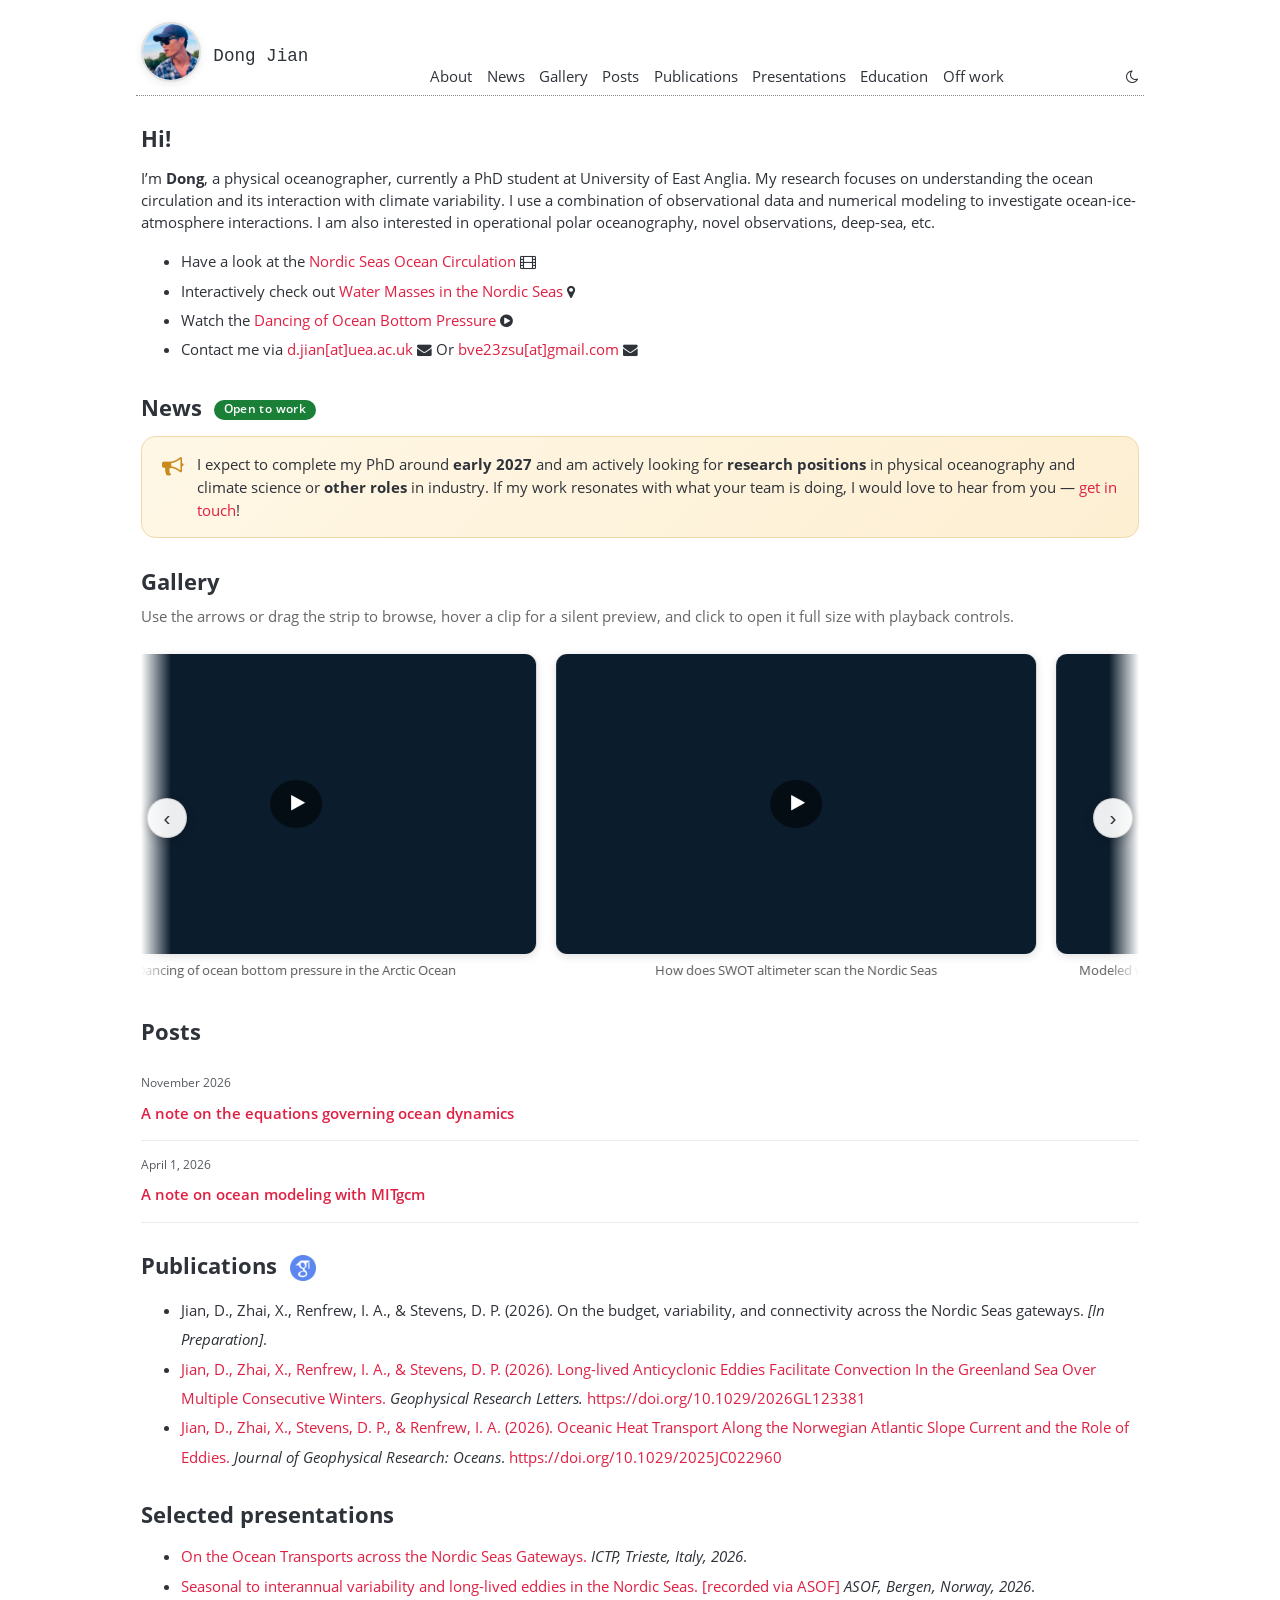
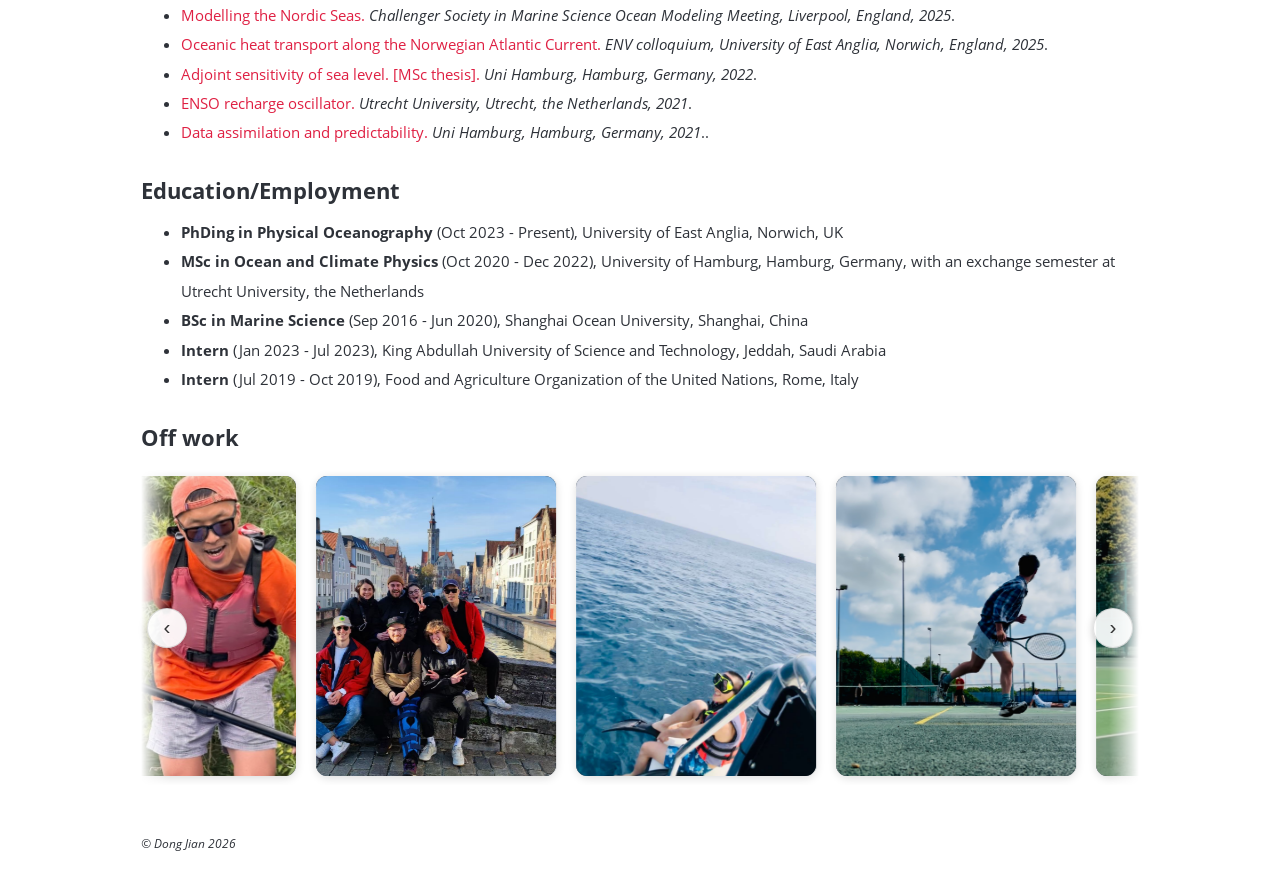
==== commit ecdb0f99: "Add ocean equations post" ====
--- a/index.html
+++ b/index.html
@@ -613,6 +613,10 @@
     <section id="posts">
       <h2>Posts</h2>
       <ul class="post-list">
+        <li class="post-item">
+          <div class="post-meta">November 2026</div>
+          <a class="post-title" href="posts/on_ocean_equations.html">A note on the equations governing ocean dynamics</a>
+        </li>
         <li class="post-item">
           <div class="post-meta">April 1, 2026</div>
           <a class="post-title" href="posts/on_mitgcm.html">A note on ocean modeling with MITgcm</a>
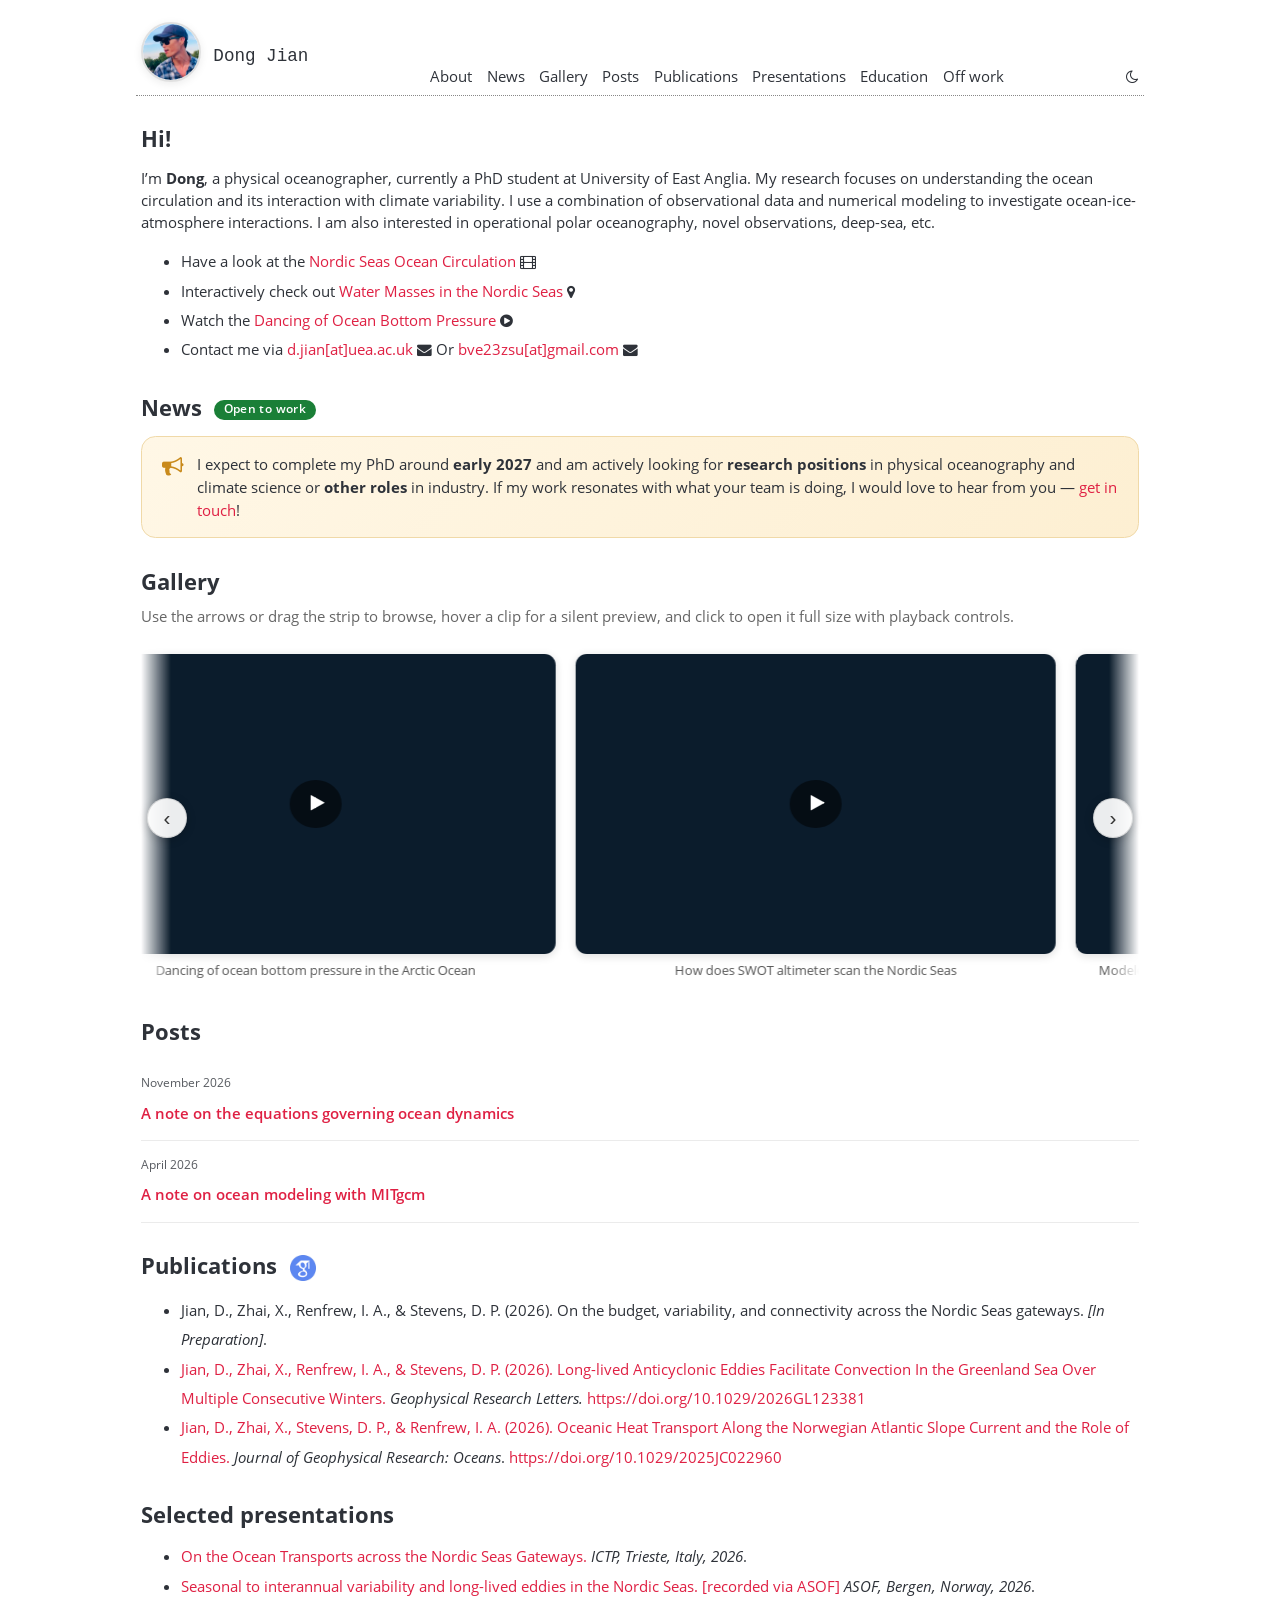
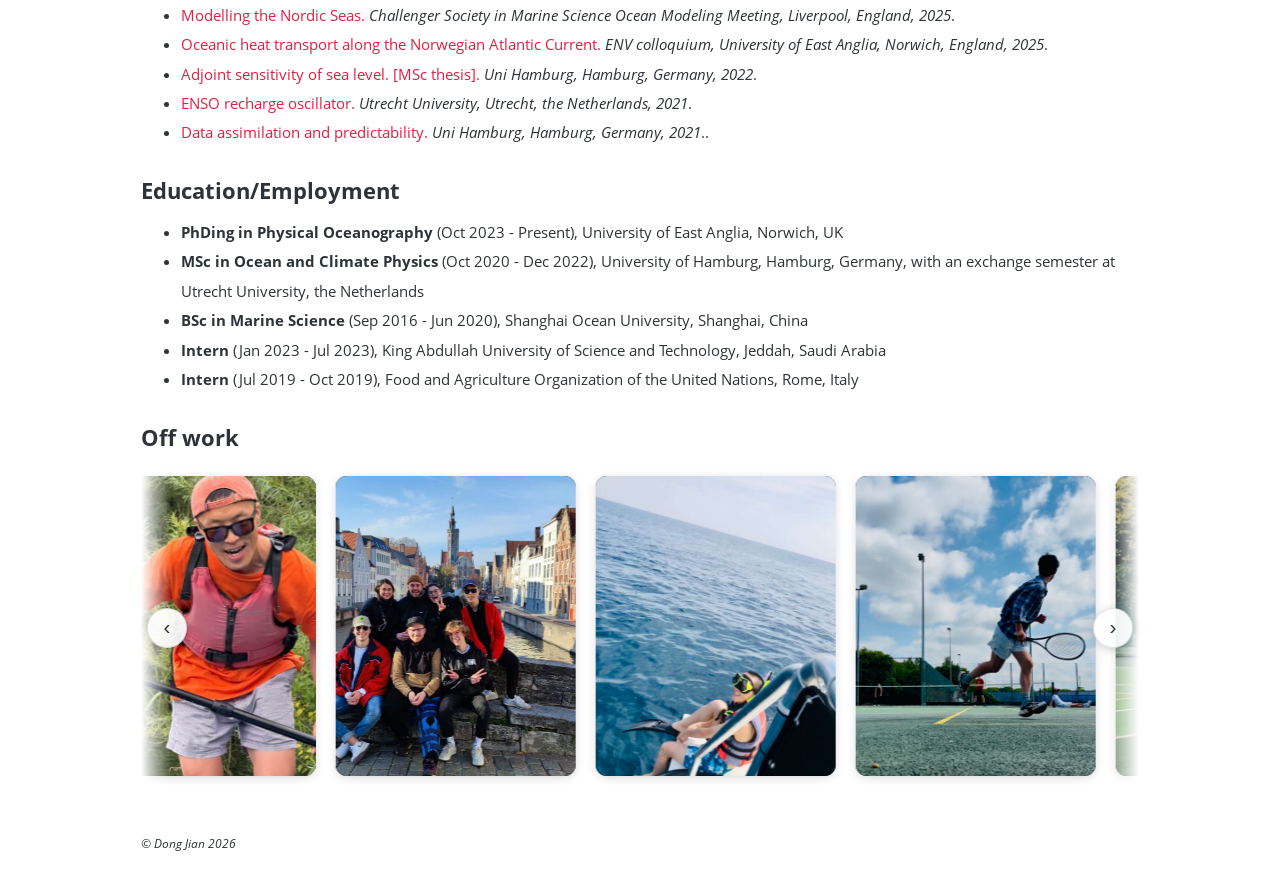
==== commit 8e9b1a1a: "Update site" ====
--- a/index.html
+++ b/index.html
@@ -618,7 +618,7 @@
           <a class="post-title" href="posts/on_ocean_equations.html">A note on the equations governing ocean dynamics</a>
         </li>
         <li class="post-item">
-          <div class="post-meta">April 1, 2026</div>
+          <div class="post-meta">April 2026</div>
           <a class="post-title" href="posts/on_mitgcm.html">A note on ocean modeling with MITgcm</a>
           <!-- <div class="post-excerpt">A reflection on building a numerical ocean model with MITgcm, from the first coarse global runs to more realistic regional setups.</div> -->
         </li>
